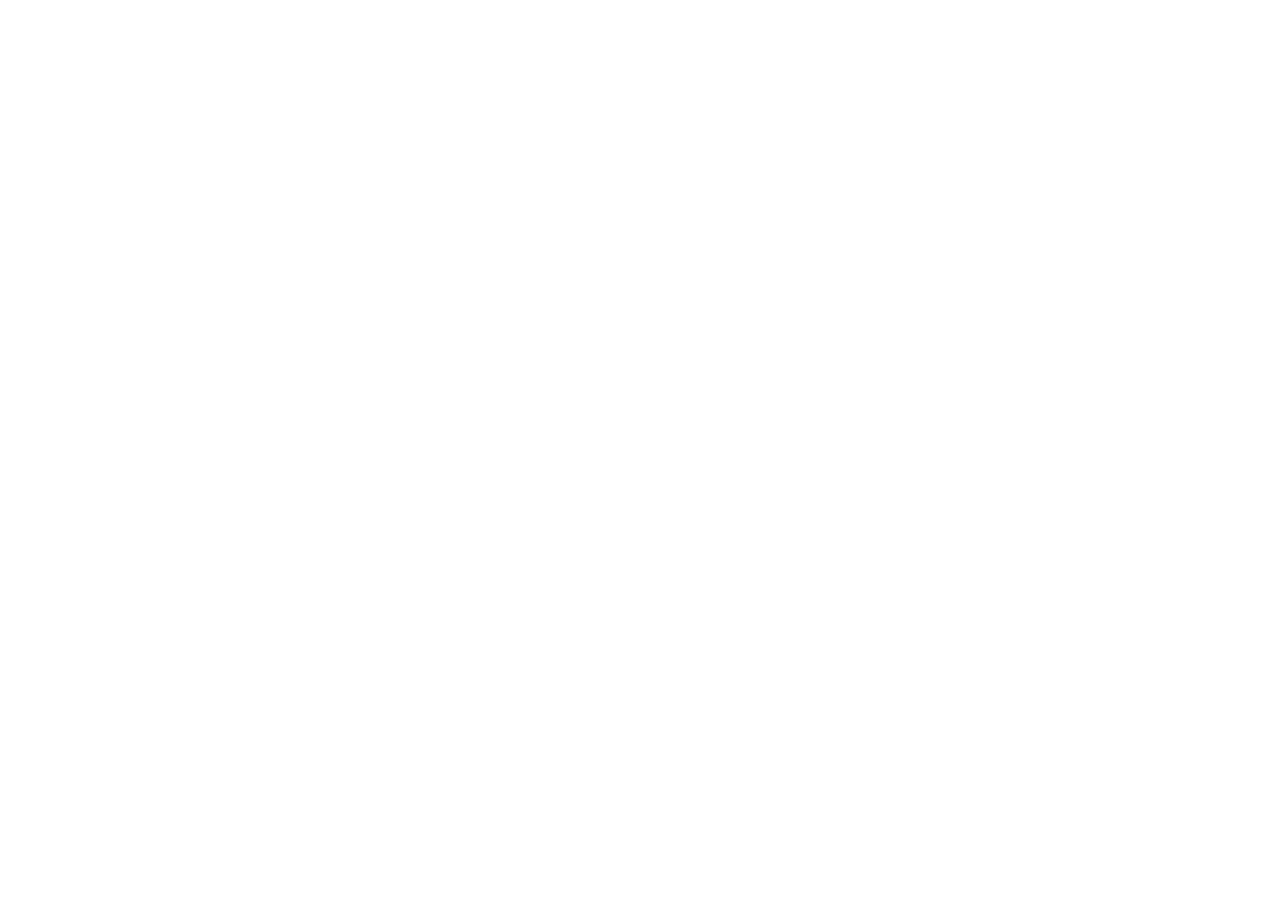
==== index.html @ f4334d58 "added again" ====
<!DOCTYPE html>
<html lang="en">
<head>
    <meta charset="UTF-8">
    <meta name="viewport" content="width=device-width, initial-scale=1.0">
    <title>Assignment01</title>
    <link rel="stylesheet" href="style.css">
</head>
<body>
    
</body>
</html>
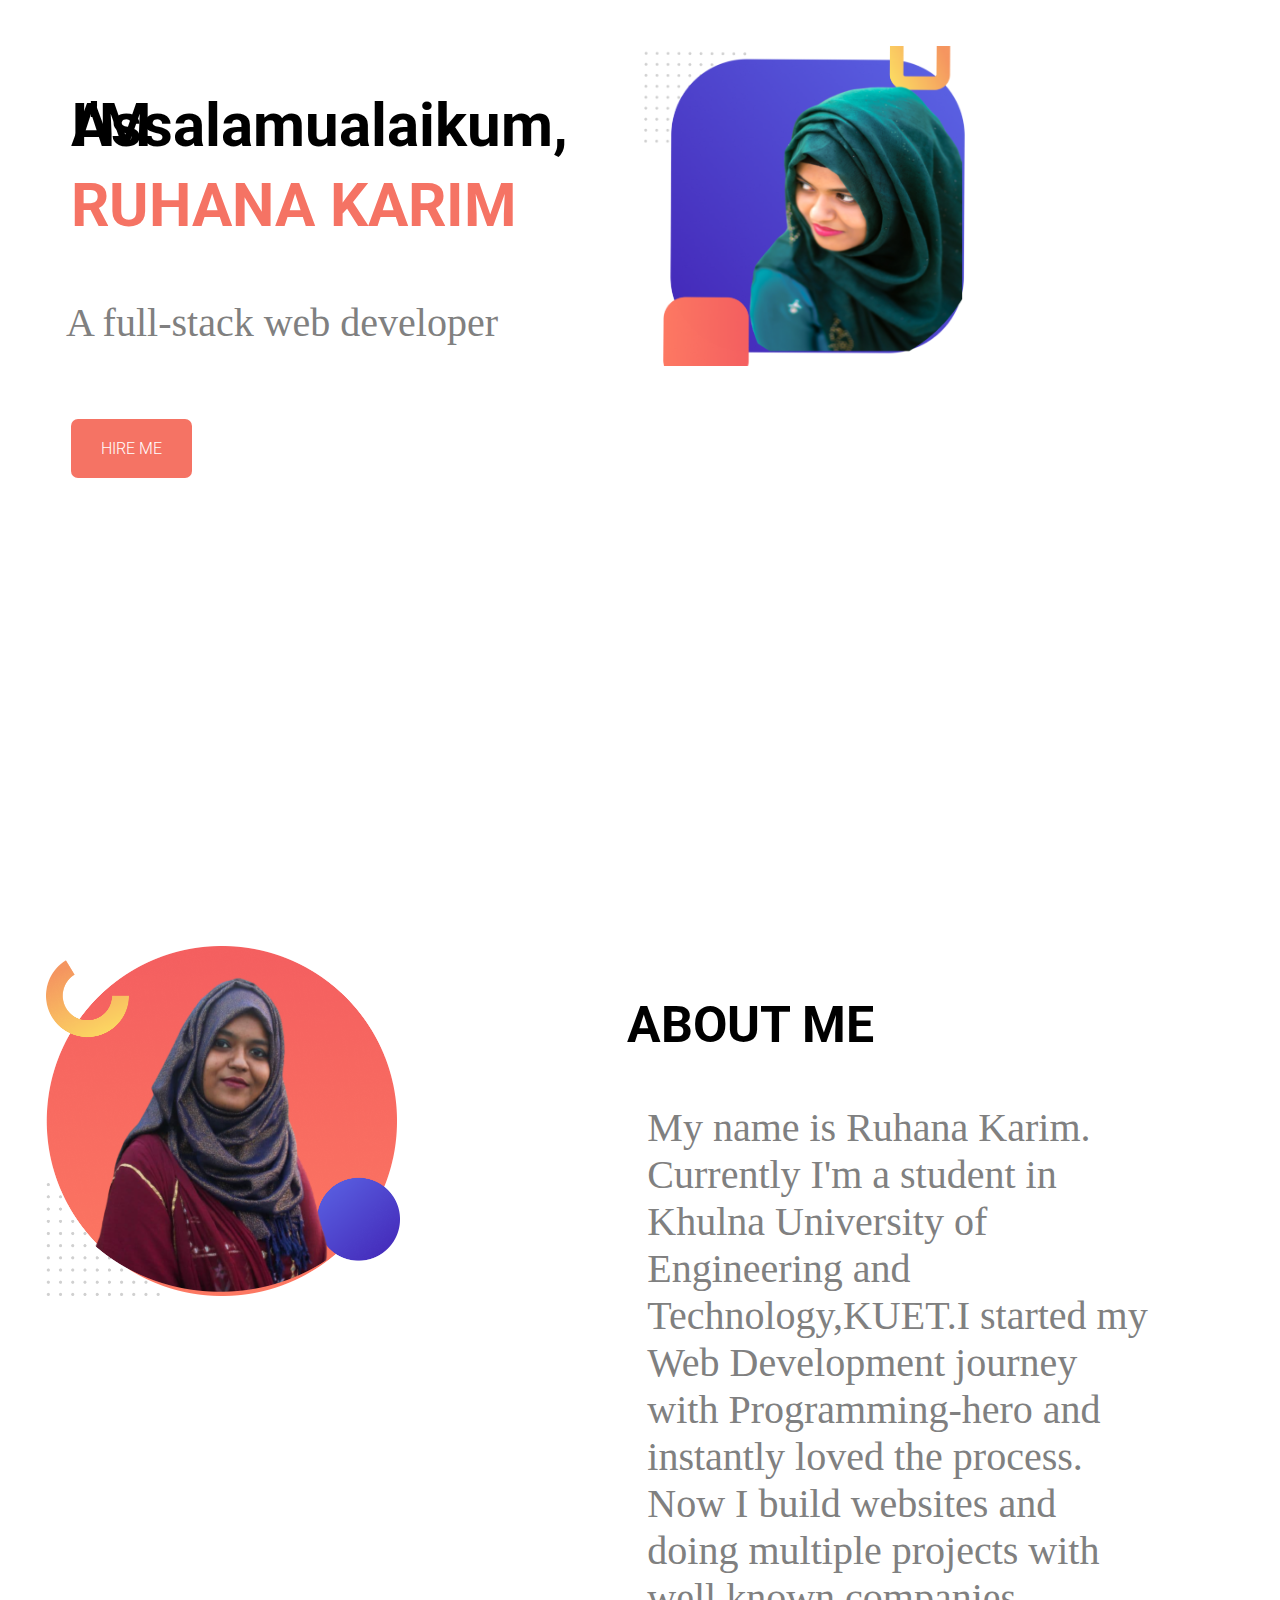
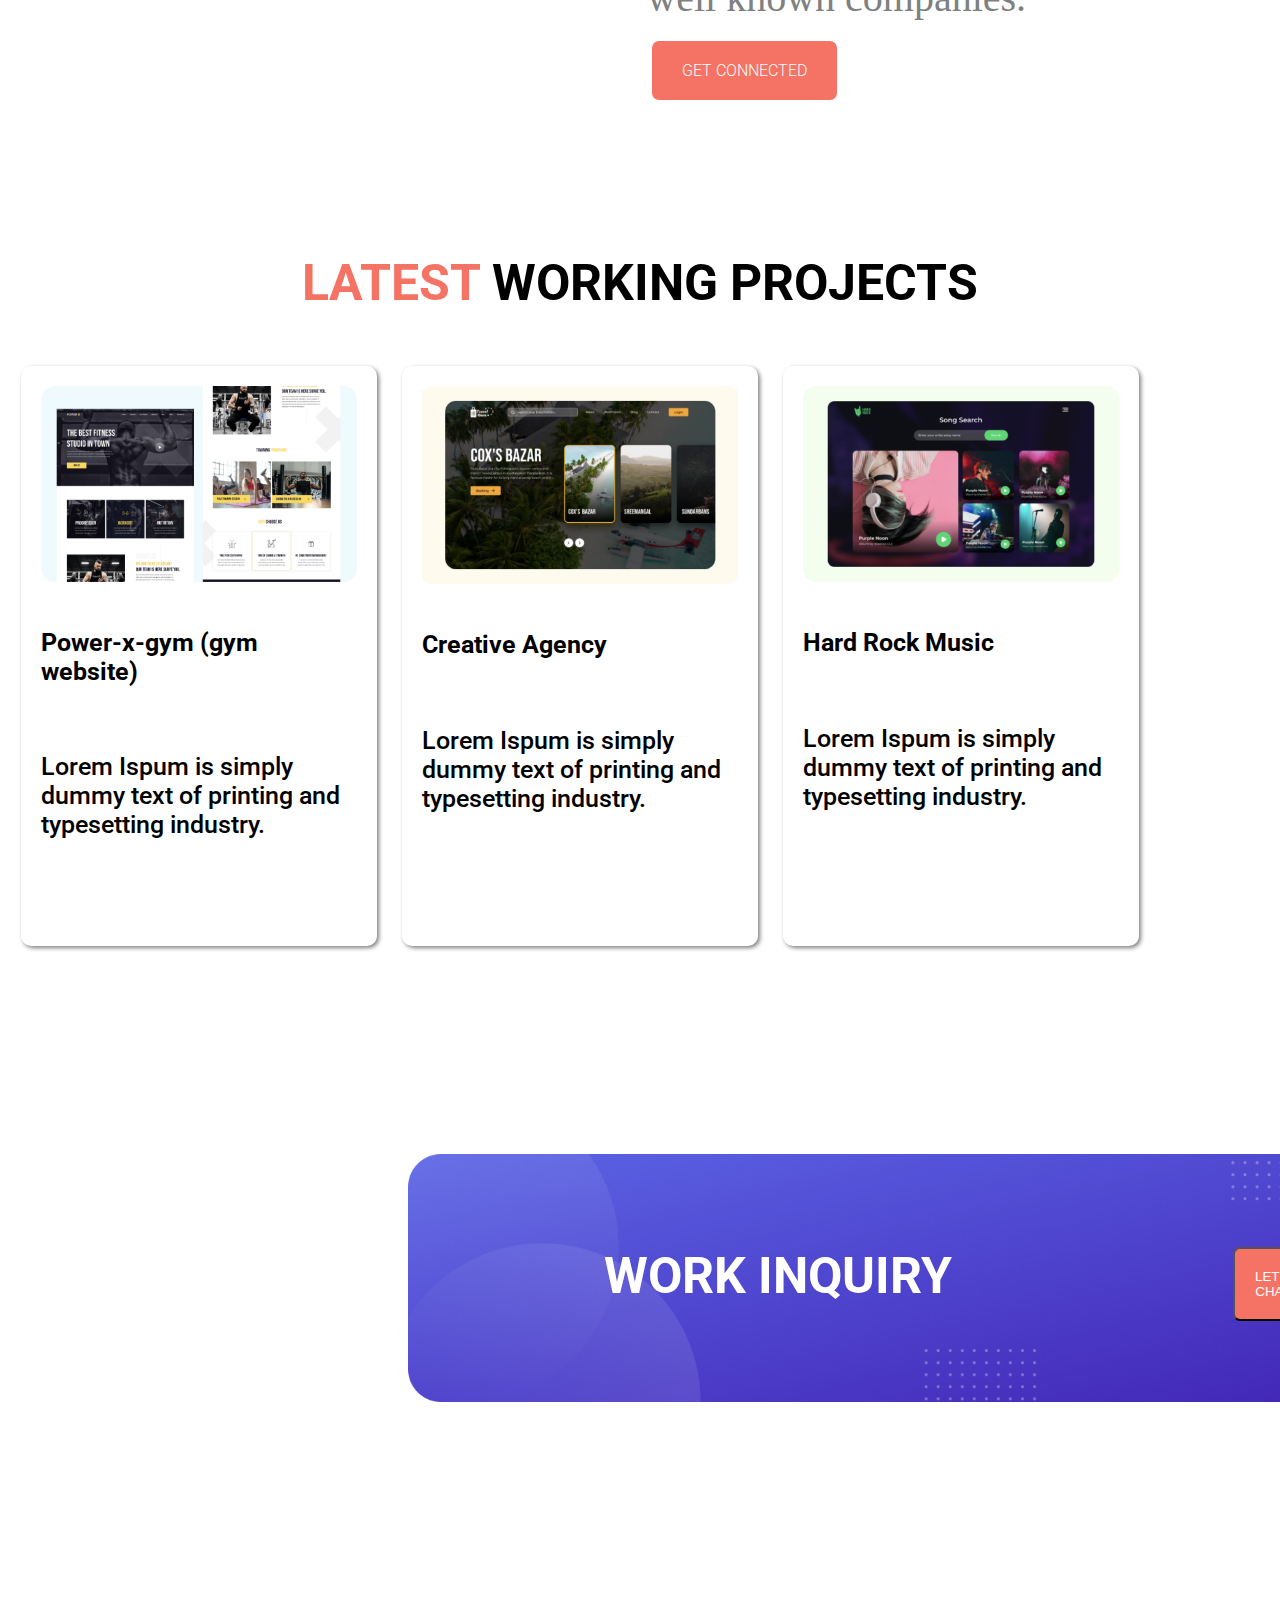
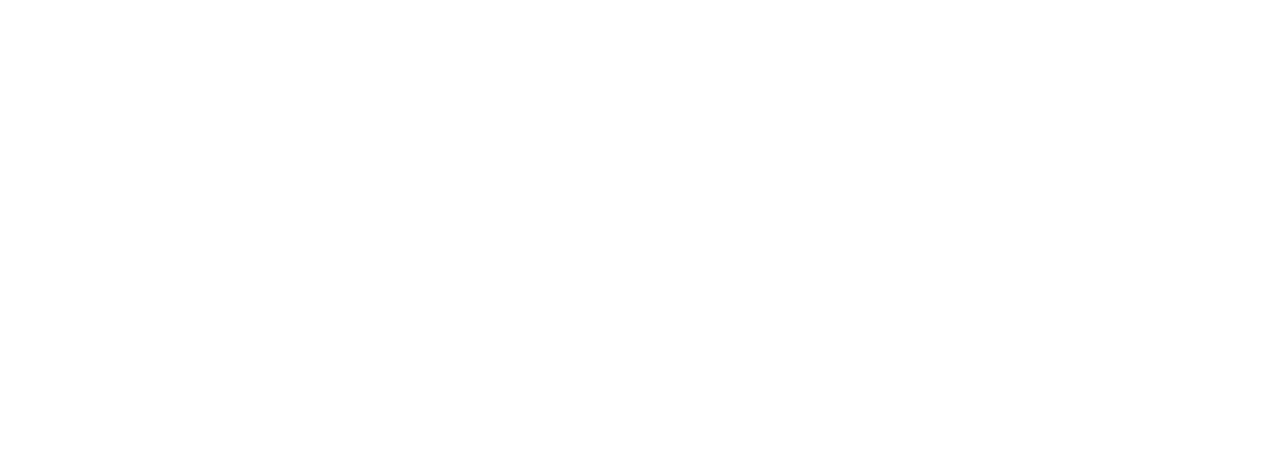
==== commit a7536427: "code added" ====
--- a/index.html
+++ b/index.html
@@ -2,11 +2,90 @@
 <html lang="en">
 <head>
     <meta charset="UTF-8">
-    <meta name="viewport" content="width=device-width, initial-scale=1.0">
+    <meta name="viewport" content="width=, initial-scale=1.0">
     <title>Assignment01</title>
+    <link rel="preconnect" href="https://fonts.gstatic.com">
+<link href="https://fonts.googleapis.com/css2?family=Roboto:wght@300;400&display=swap" rel="stylesheet">
     <link rel="stylesheet" href="style.css">
 </head>
-<body>
+
+
+
+
+<body> 
+    <section class="top-part">
+        
+        <div class="half-area">
+            <h4 class="top-lines">Assalamualaikum, I'M</h4>
+            <h1 class="top-lines"><span class="orange-tag"> RUHANA KARIM</span></h1>
+            <h6 class="writting-part">A full-stack web developer</h6>
+            <p>
+                <a class="link-button" target="_blanck" href="https://www.linkedin.com/in/ruhana-binte-karim-023591172/">HIRE ME</a>
+            </p>
+    </div>
+        <div class="half-area">
+            <img src="images/top.png">
+        </div>
+    </section>
+
+
+
+
+
+    <section class="second-part">
+        <div class="half-area">
+           <img src="images/bottom.png">
+        </div>
+        <div class="half-area">
+            <h3>ABOUT ME</h3>
+            <p class="writting-part">My name is Ruhana Karim. Currently I'm a student in Khulna University of Engineering and Technology,KUET.I started my Web Development journey with Programming-hero and instantly loved the process. Now I build websites and doing multiple projects with well known companies.</p>
+            <p>
+                <a class="link-button" target="_blanck" href="https://www.instagram.com/___rity006___/?hl=en">GET CONNECTED</a>
+            </p>
+        </div>
+    </section>
+
+
+
+
+
+    <section class="box-container">
+        <h2><span class="orange-tag">LATEST</span> WORKING PROJECTS </h2>
+        
+        <div  class="boxes works">
+            <img src="images/image 4.png">
+            <h5>Power-x-gym (gym website)</h5>
+            <p>
+                Lorem Ispum is simply dummy text of printing and typesetting industry.
+            </p>
+            
+        </div>
+        <div  class="boxes works">
+            <img src="images/image 5.png">
+            <h5>Creative Agency</h5>
+            <p>Lorem Ispum is simply dummy text of printing and typesetting industry.</p>
+
+        </div>
+        <div class="boxes works" >
+            <img src="images/image 8.png">
+            <h5>Hard Rock Music</h5>
+            <p>Lorem Ispum is simply dummy text of printing and typesetting industry.</p>
+        </div>
+    </section>
+
+<section class="last-part">
+    <div class="work-inquiry">
+        <img src="images/Group_33094_1.png" style="width:100%">
+        <h2 id="text">WORK INQUIRY</h2>
+        <button class="link-button">LET'S CHAT</button>
+        
+    </div>
     
+    
+
+</section>
+
+
+
 </body>
 </html>--- a/style.css
+++ b/style.css
@@ -0,0 +1,111 @@
+body{
+    font-family: 'Roboto', sans-serif;
+} 
+
+section{
+    padding-bottom:300px ;
+    margin: 0;
+    height: 600px;
+    width: 100%;
+    
+}
+.orange-tag{
+    color: rgb(245, 115, 100);
+}
+.top-lines{
+    font-size: 60px;
+    font-weight: 700;
+    height: 0px;
+    line-height:0ex;
+    position: relative;left: 25px;
+    font-style: normal;
+   
+}
+.half-area{
+    width: 40%;
+    float: left;
+    margin: 3%;
+}
+.writting-part{
+    font-style: normal;
+    font-size: 40px;
+    font-weight: 400;
+    font-family: calibri;
+    position: relative;left: 20px;
+    color: gray;
+}
+.half-area img{
+    width: 70%;
+}
+.link-button{
+    text-decoration: none;
+    background-color: rgb(245, 115, 100);
+    padding: 20px 30px;
+    border-radius: 7px;
+    color: white;
+    font-weight: 300;
+    position: relative;left: 25px;
+}
+h2{
+    font-weight: bold;
+    font-size: 50px;
+    text-align:center;
+}
+.second-part{
+    margin: auto;
+    display: inline-block;
+}
+h3{
+    font-weight: 700;
+    font-size: 50px;
+}
+.box-container{
+    width:100%;
+}
+.boxes{
+    width: 25%;
+    padding:5px;
+    float: left;
+    margin: 1%;
+}
+.works{
+    box-shadow: 2px 2px 4px gray;
+    border-radius: 10px;
+    padding: 20px 20px;
+    height: 90%;
+    float:left;
+}
+.boxes img{
+    width: 100%;
+}
+h5{
+    font-weight: bold;
+    font-size:25px;
+    float:left;
+}
+.works p{
+    font-size:25px ;
+    font-weight: 500;
+    float: left;
+}
+.work-inquiry{
+    position: relative;
+    width: 100%; 
+    max-width: 1000px;
+    float: left;
+}
+.work-inquiry img{
+    width: 100%;
+    height: auto;
+    margin-left: 40%;
+}
+#text{
+    color:white;
+    position: relative;left:27%;
+    bottom: 200px;
+}
+.work-inquiry .link-button{
+    bottom:300px;
+    margin-left: 1200px;
+    padding-left: 20px;
+}
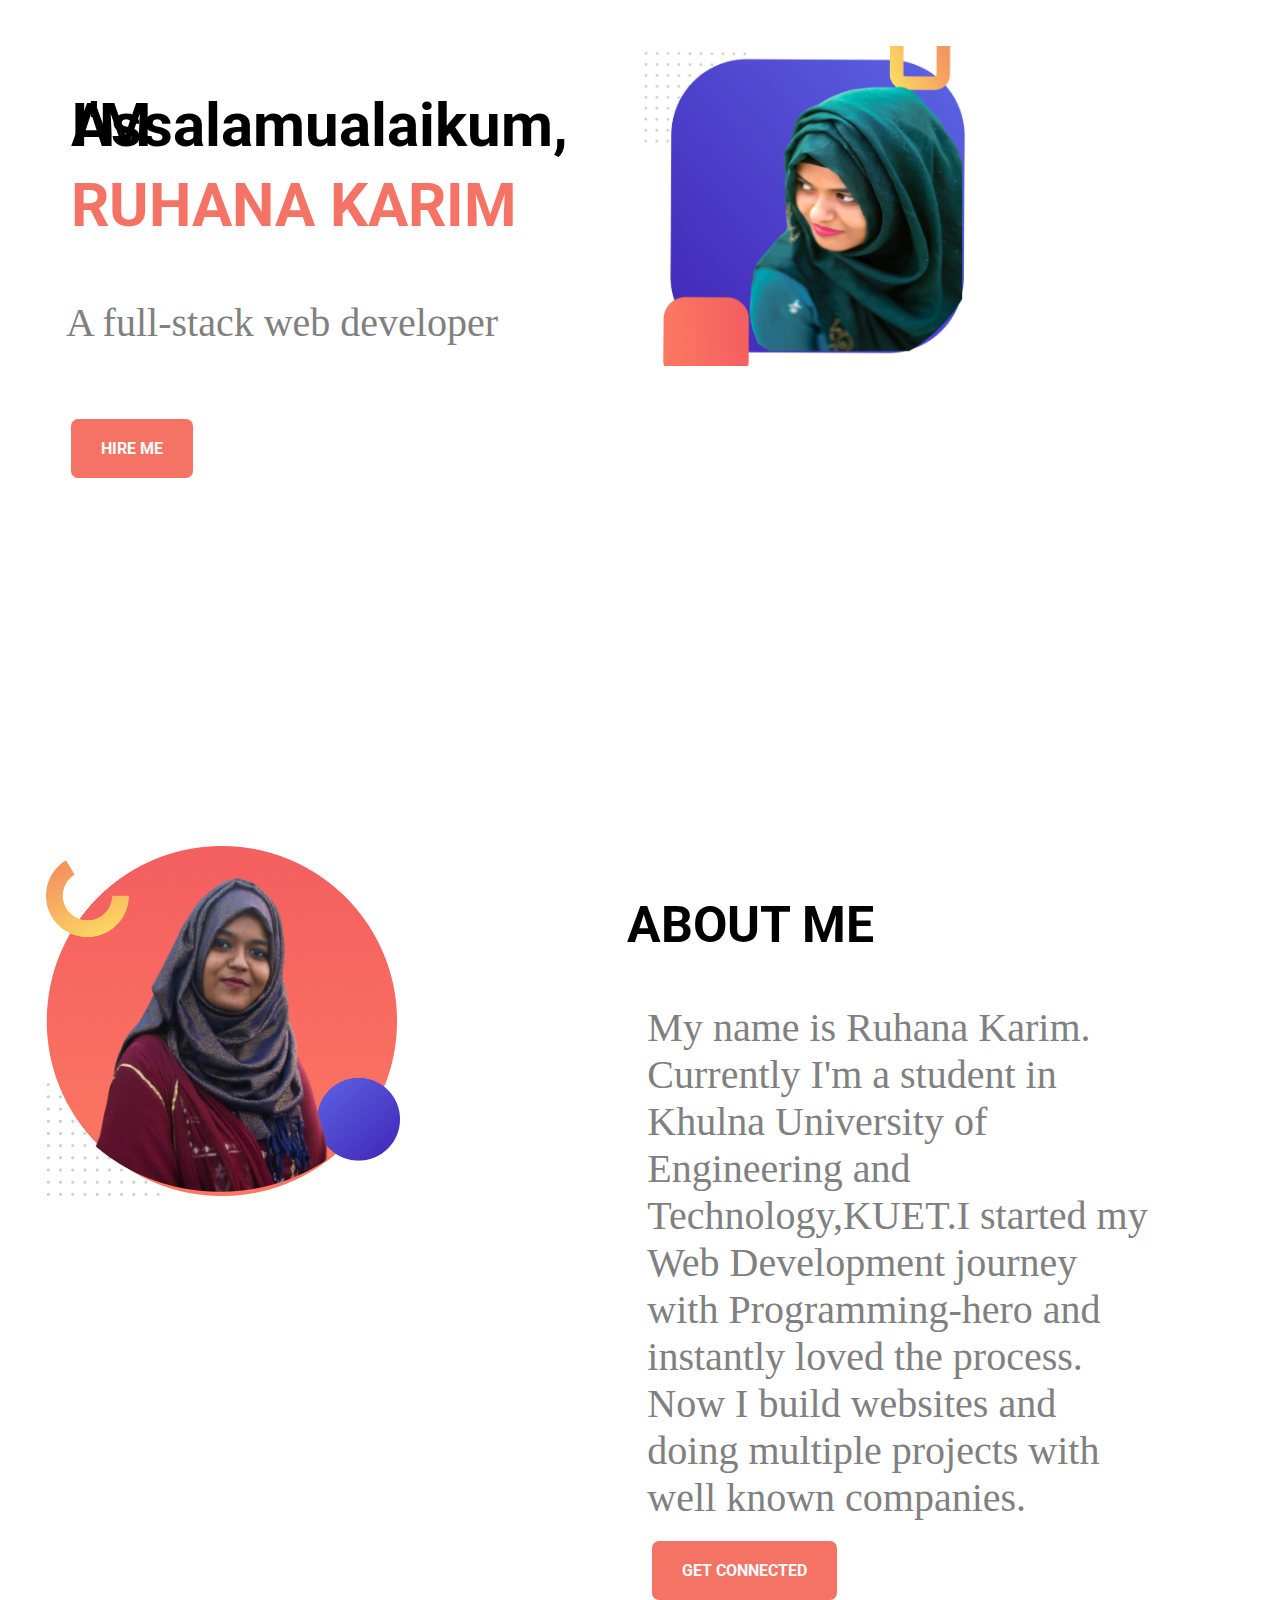
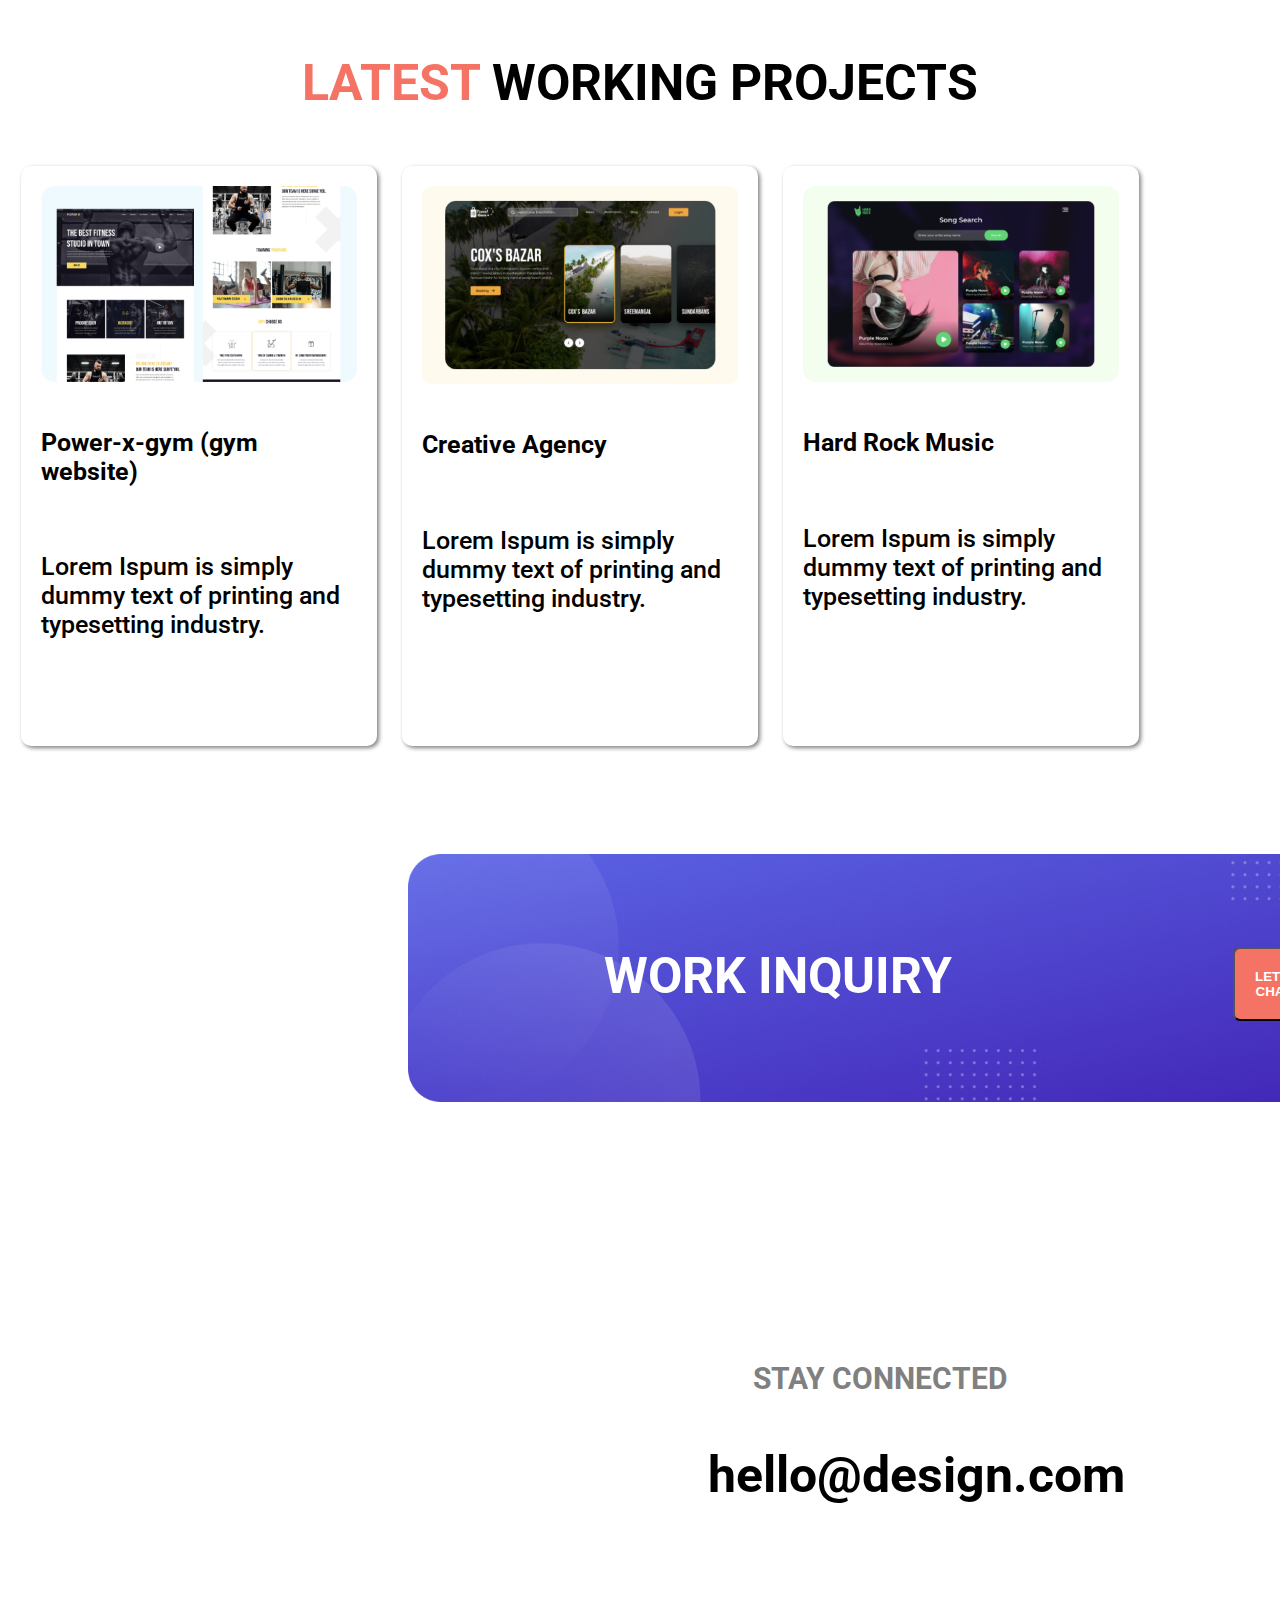
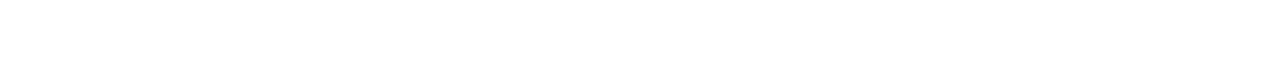
==== commit 5999e2a4: "last header added" ====
--- a/index.html
+++ b/index.html
@@ -77,8 +77,11 @@
     <div class="work-inquiry">
         <img src="images/Group_33094_1.png" style="width:100%">
         <h2 id="text">WORK INQUIRY</h2>
-        <button class="link-button">LET'S CHAT</button>
-        
+        <button class="link-button">LET'S CHAT</button>   
+    </div>
+    <div class="work-inquiry">
+        <h4>STAY CONNECTED</h4>
+        <h3>hello@design.com</h3>
     </div>
     
     
--- a/style.css
+++ b/style.css
@@ -3,7 +3,7 @@
 } 
 
 section{
-    padding-bottom:300px ;
+    padding-bottom:200px ;
     margin: 0;
     height: 600px;
     width: 100%;
@@ -43,7 +43,7 @@
     padding: 20px 30px;
     border-radius: 7px;
     color: white;
-    font-weight: 300;
+    font-weight: 700;
     position: relative;left: 25px;
 }
 h2{
@@ -59,6 +59,7 @@
     font-weight: 700;
     font-size: 50px;
 }
+
 .box-container{
     width:100%;
 }
@@ -109,3 +110,18 @@
     margin-left: 1200px;
     padding-left: 20px;
 }
+.work-inquiry h4{
+    font-size: 30px;
+    color: gray;
+    font-weight: 700;
+    text-align:right;
+    top: 500px;
+    
+    
+}
+.work-inquiry h3{
+    position: relative;left: 700px;
+
+
+
+}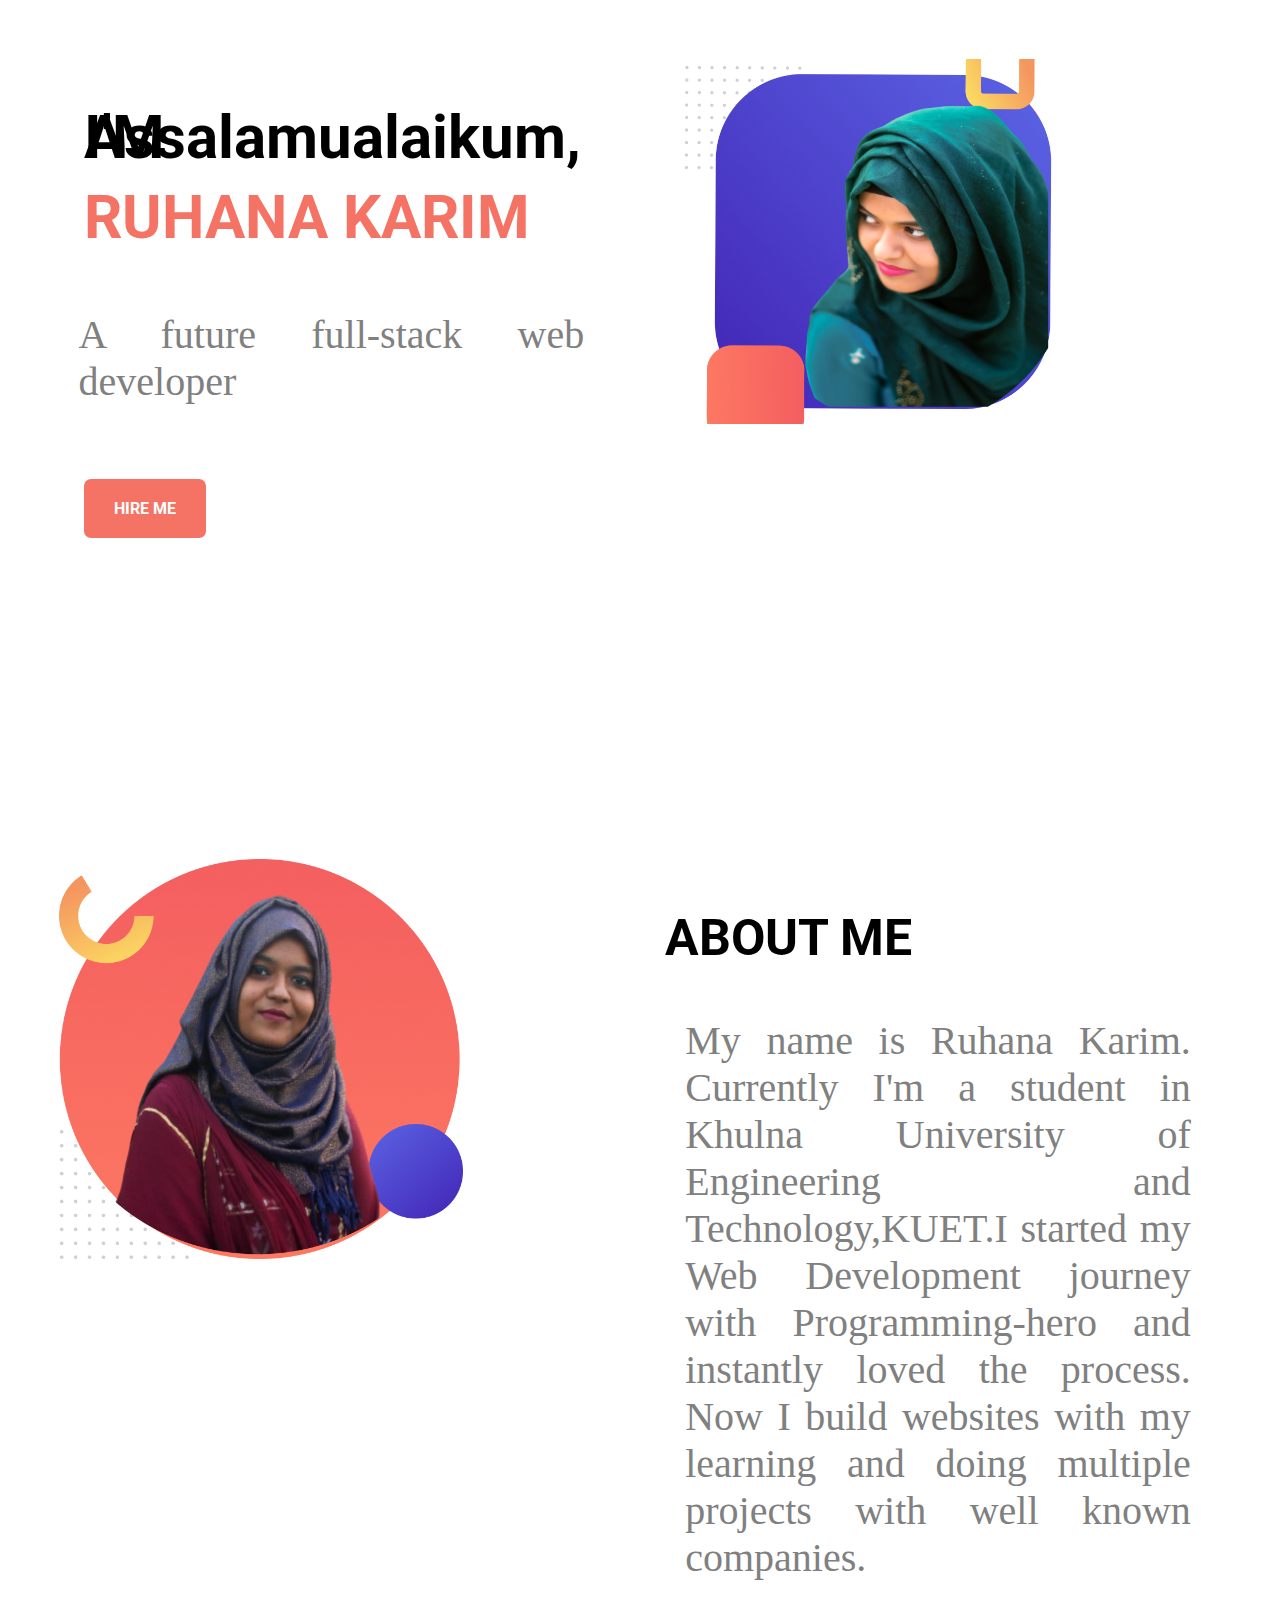
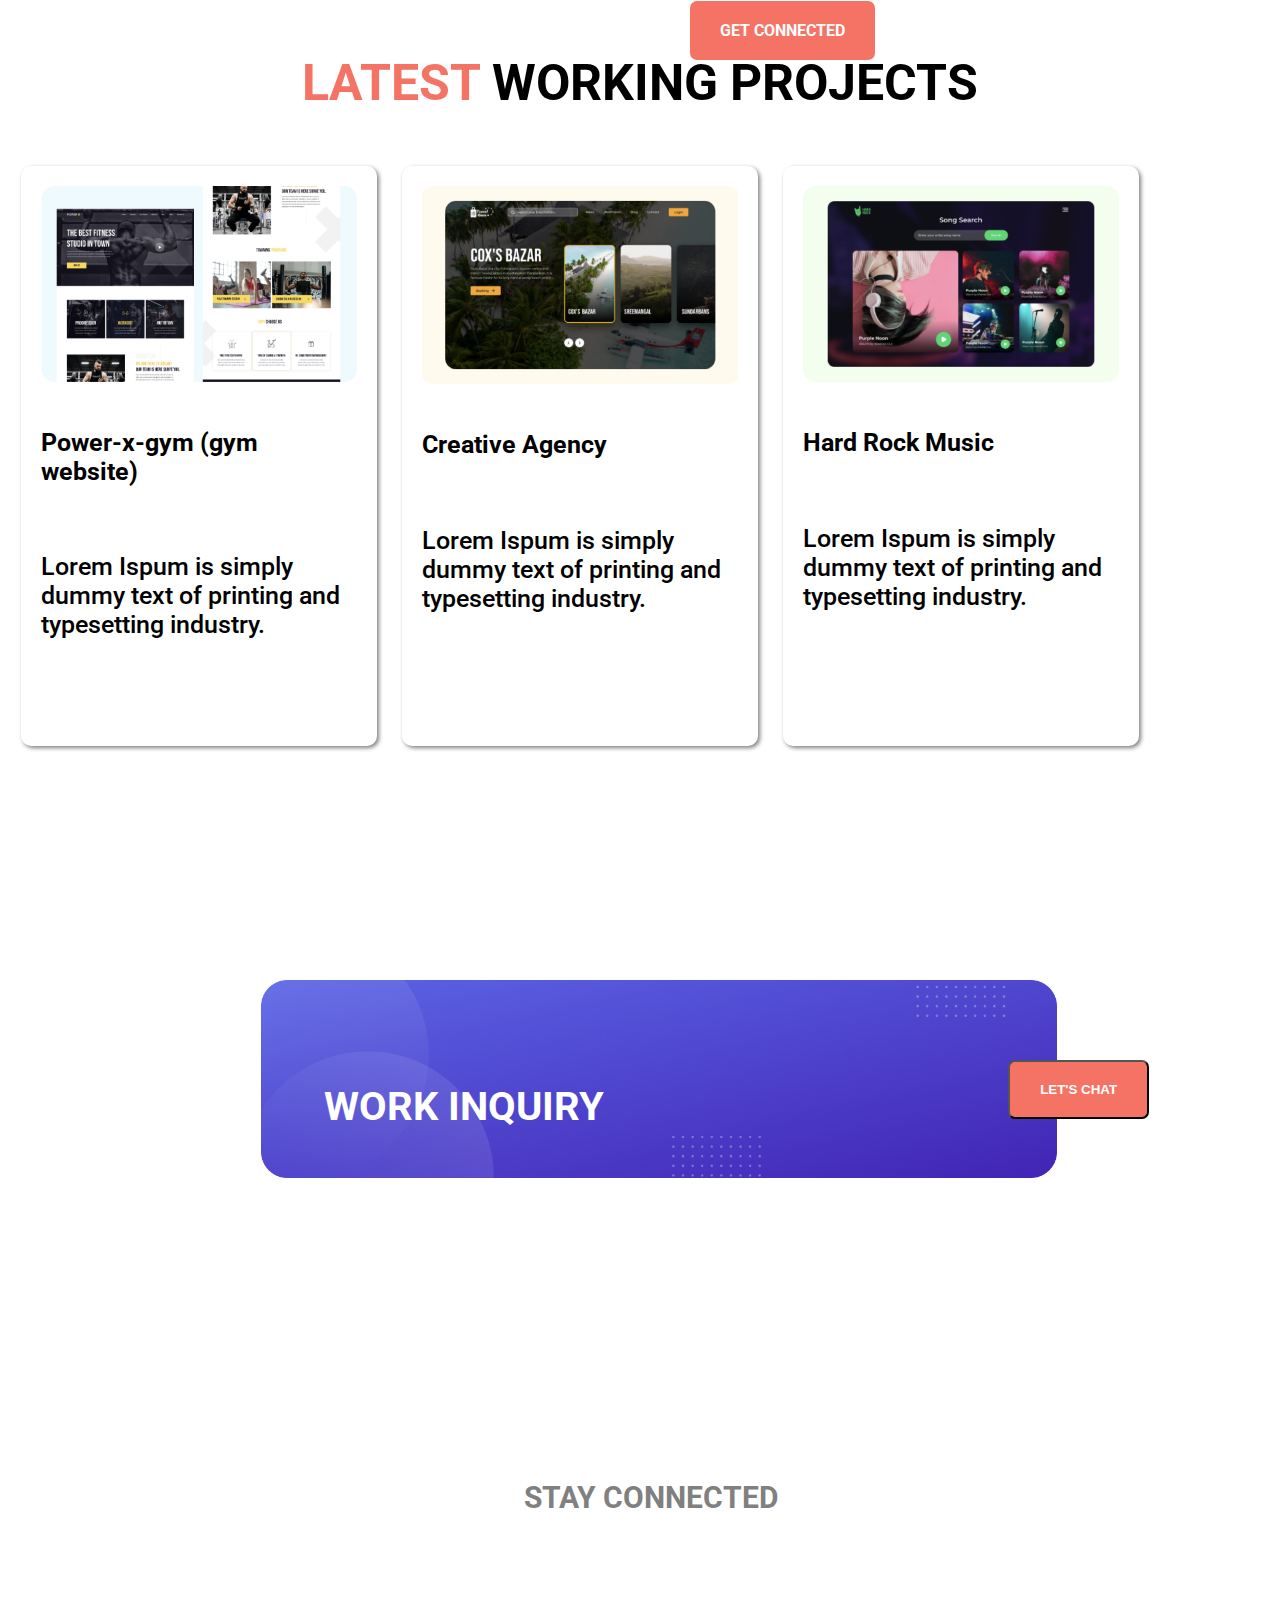
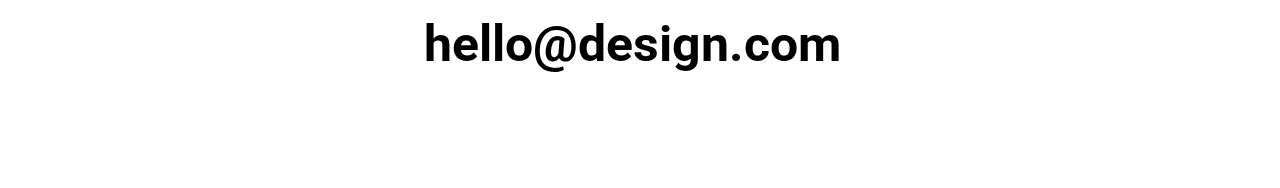
==== commit 47a05dbb: "modified" ====
--- a/index.html
+++ b/index.html
@@ -18,7 +18,7 @@
         <div class="half-area">
             <h4 class="top-lines">Assalamualaikum, I'M</h4>
             <h1 class="top-lines"><span class="orange-tag"> RUHANA KARIM</span></h1>
-            <h6 class="writting-part">A full-stack web developer</h6>
+            <h6 class="writting-part"> A future full-stack web developer </h6>
             <p>
                 <a class="link-button" target="_blanck" href="https://www.linkedin.com/in/ruhana-binte-karim-023591172/">HIRE ME</a>
             </p>
@@ -38,7 +38,7 @@
         </div>
         <div class="half-area">
             <h3>ABOUT ME</h3>
-            <p class="writting-part">My name is Ruhana Karim. Currently I'm a student in Khulna University of Engineering and Technology,KUET.I started my Web Development journey with Programming-hero and instantly loved the process. Now I build websites and doing multiple projects with well known companies.</p>
+            <p class="writting-part">My name is Ruhana Karim. Currently I'm a student in Khulna University of Engineering and Technology,KUET.I started my Web Development journey with Programming-hero and instantly loved the process. Now I build websites with my learning and doing multiple projects with well known companies.</p>
             <p>
                 <a class="link-button" target="_blanck" href="https://www.instagram.com/___rity006___/?hl=en">GET CONNECTED</a>
             </p>
@@ -74,16 +74,19 @@
     </section>
 
 <section class="last-part">
-    <div class="work-inquiry">
-        <img src="images/Group_33094_1.png" style="width:100%">
+    <div class="work-inquiry" id="side-01">
         <h2 id="text">WORK INQUIRY</h2>
-        <button class="link-button">LET'S CHAT</button>   
     </div>
-    <div class="work-inquiry">
-        <h4>STAY CONNECTED</h4>
-        <h3>hello@design.com</h3>
-    </div>
+        
+    <div class="work-inquiry" id="side-02">
+        <button class="link-button">LET'S CHAT</button>
+    </div>  
     
+<section class="last-header">
+    <p id="stayconnect">STAY CONNECTED</p>
+    <p id="mail">hello@design.com</p>
+
+</section>  
     
 
 </section>
--- a/style.css
+++ b/style.css
@@ -24,7 +24,7 @@
 .half-area{
     width: 40%;
     float: left;
-    margin: 3%;
+    margin: 4%;
 }
 .writting-part{
     font-style: normal;
@@ -33,9 +33,10 @@
     font-family: calibri;
     position: relative;left: 20px;
     color: gray;
+    text-align: justify;
 }
 .half-area img{
-    width: 70%;
+    width: 80%;
 }
 .link-button{
     text-decoration: none;
@@ -90,38 +91,49 @@
     float: left;
 }
 .work-inquiry{
-    position: relative;
-    width: 100%; 
-    max-width: 1000px;
     float: left;
 }
-.work-inquiry img{
-    width: 100%;
-    height: auto;
-    margin-left: 40%;
+#text{
+    color: white;
+    font-weight: 700;
+    font-size: 40px;
 }
-#text{
-    color:white;
-    position: relative;left:27%;
-    bottom: 200px;
+#side-01{
+    margin-left: 0;
+    margin-top: 70px;
 }
-.work-inquiry .link-button{
-    bottom:300px;
-    margin-left: 1200px;
-    padding-left: 20px;
+#side-02{
+    margin-left: 30%;
+    margin-top: 80px;
 }
-.work-inquiry h4{
-    font-size: 30px;
-    color: gray;
-    font-weight: 700;
-    text-align:right;
-    top: 500px;
-    
+.last-part{
+    background-image: url("images/Group_33094_1.png");
+    background-repeat: no-repeat;
+    background-size: 60%;
+    margin-left: 20%;
+    margin-right: 20%;
+    margin-top: 10%;
+    margin-bottom: 0;
+    padding-left: 5%;
     
 }
-.work-inquiry h3{
-    position: relative;left: 700px;
+#stayconnect{
+    font-size: 30px;
+    font-weight: 700;
+    color: gray;
+    top: 500px;
+    position: relative;right:600px;    
+}   
+#mail{
+    font-size: 50px;
+    font-weight: bold;
+    color: black;
+    position: relative;right: 700px;
+    top:550px ;
+}
+    
 
 
 
-}+
+
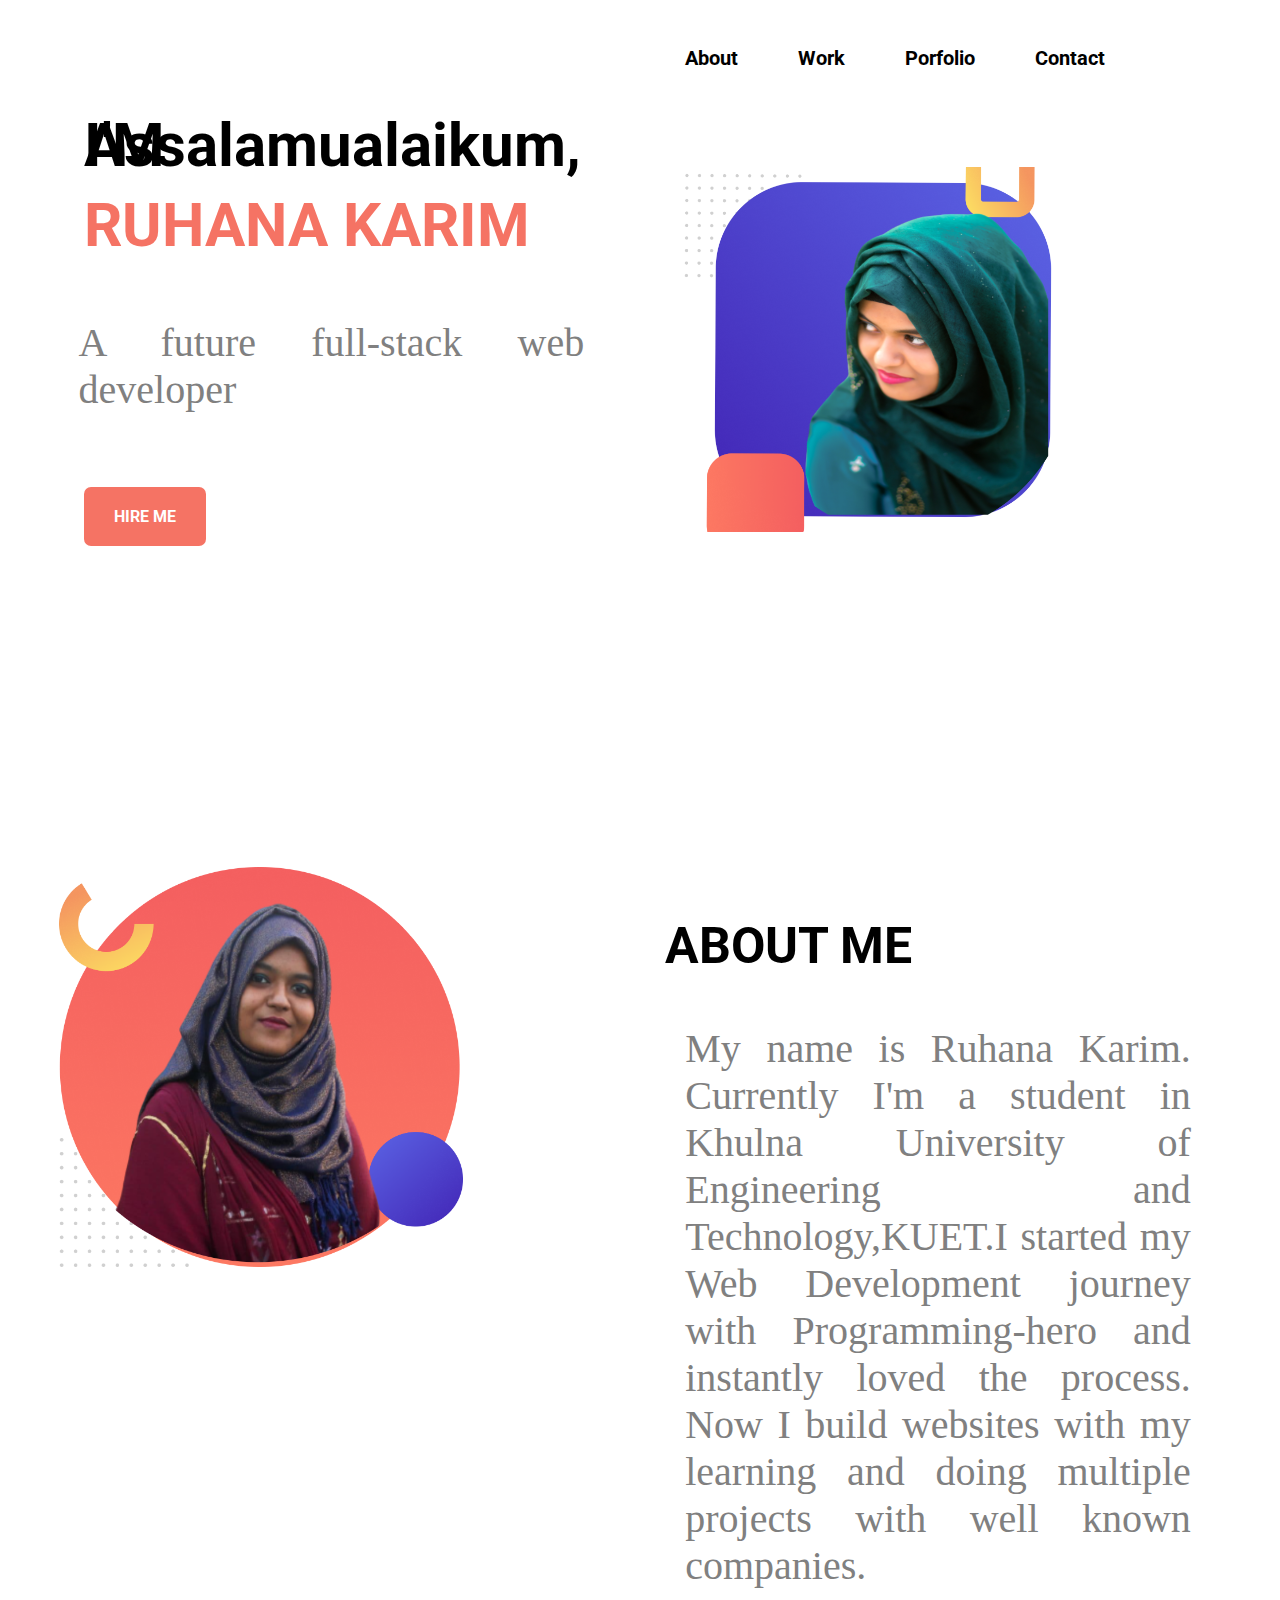
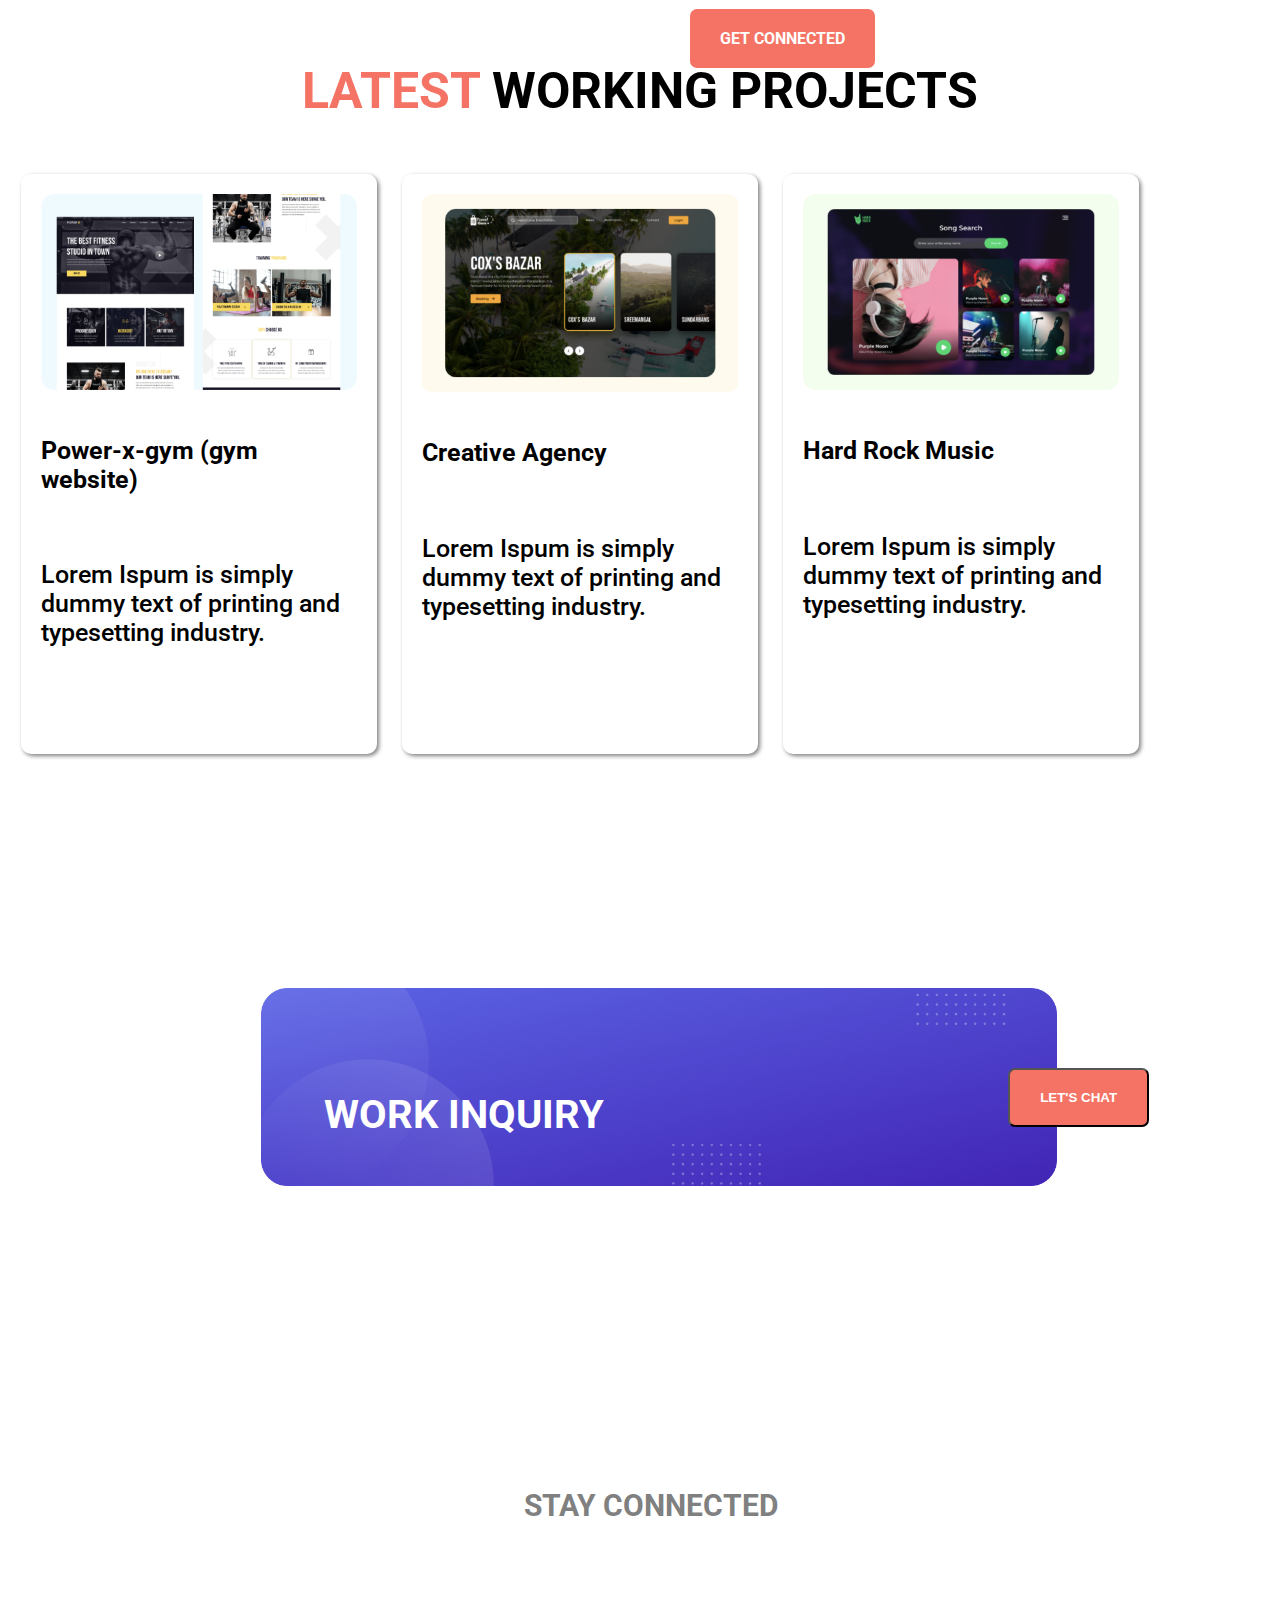
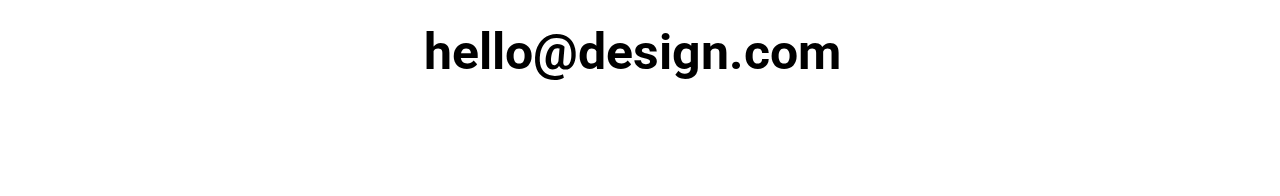
==== commit f53ca151: "top list added" ====
--- a/index.html
+++ b/index.html
@@ -14,18 +14,33 @@
 
 <body> 
     <section class="top-part">
-        
+       
         <div class="half-area">
+           
             <h4 class="top-lines">Assalamualaikum, I'M</h4>
             <h1 class="top-lines"><span class="orange-tag"> RUHANA KARIM</span></h1>
             <h6 class="writting-part"> A future full-stack web developer </h6>
             <p>
                 <a class="link-button" target="_blanck" href="https://www.linkedin.com/in/ruhana-binte-karim-023591172/">HIRE ME</a>
             </p>
-    </div>
+        
+       </div>
+       
+        <ul>
+
+            <li>About</li>
+            <li>Work</li>
+            <li>Porfolio</li>
+            <li>Contact</li>
+ 
+
+        </ul>
+
         <div class="half-area">
             <img src="images/top.png">
         </div>
+   
+   
     </section>
 
 
--- a/style.css
+++ b/style.css
@@ -7,6 +7,16 @@
     margin: 0;
     height: 600px;
     width: 100%;
+    
+}
+ul{
+    list-style: none;
+    display:flex;
+}
+ul li{
+    margin: 30px;
+    font-weight: bold;
+    font-size: 20px;
     
 }
 .orange-tag{
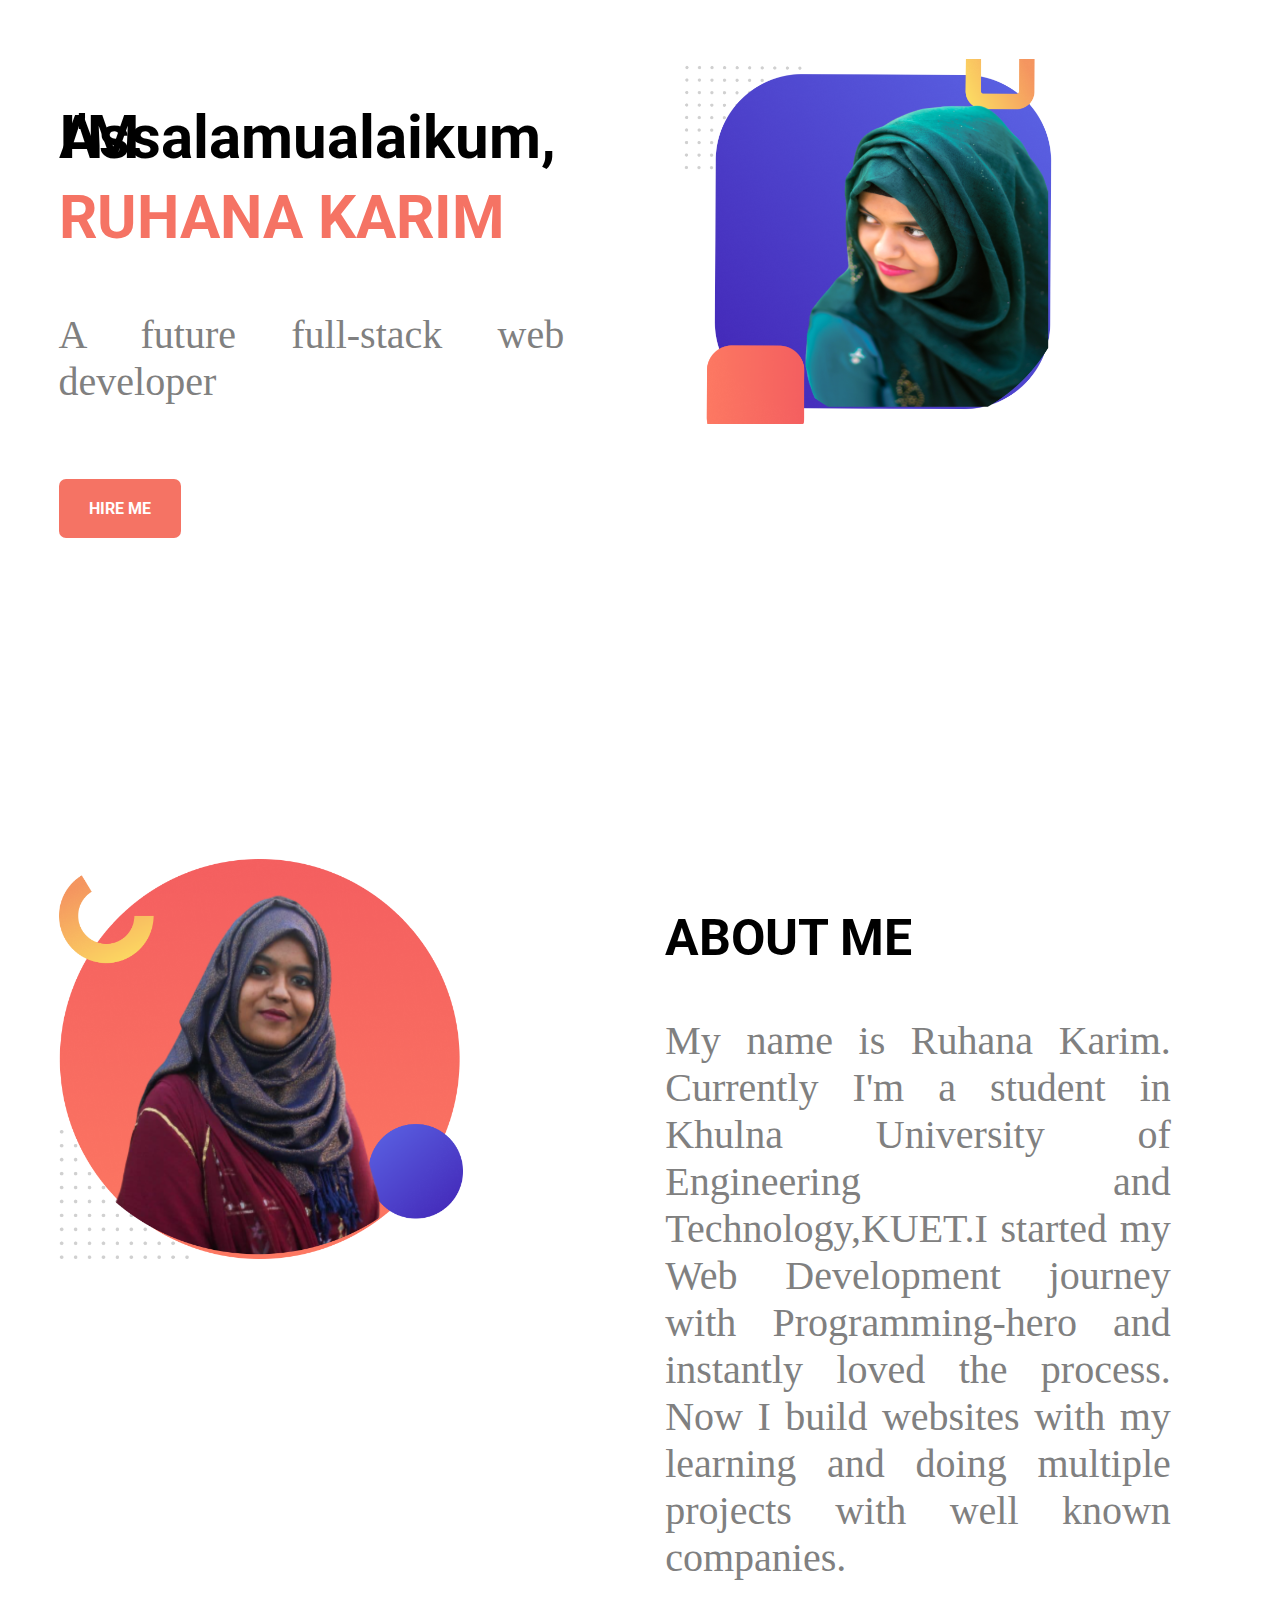
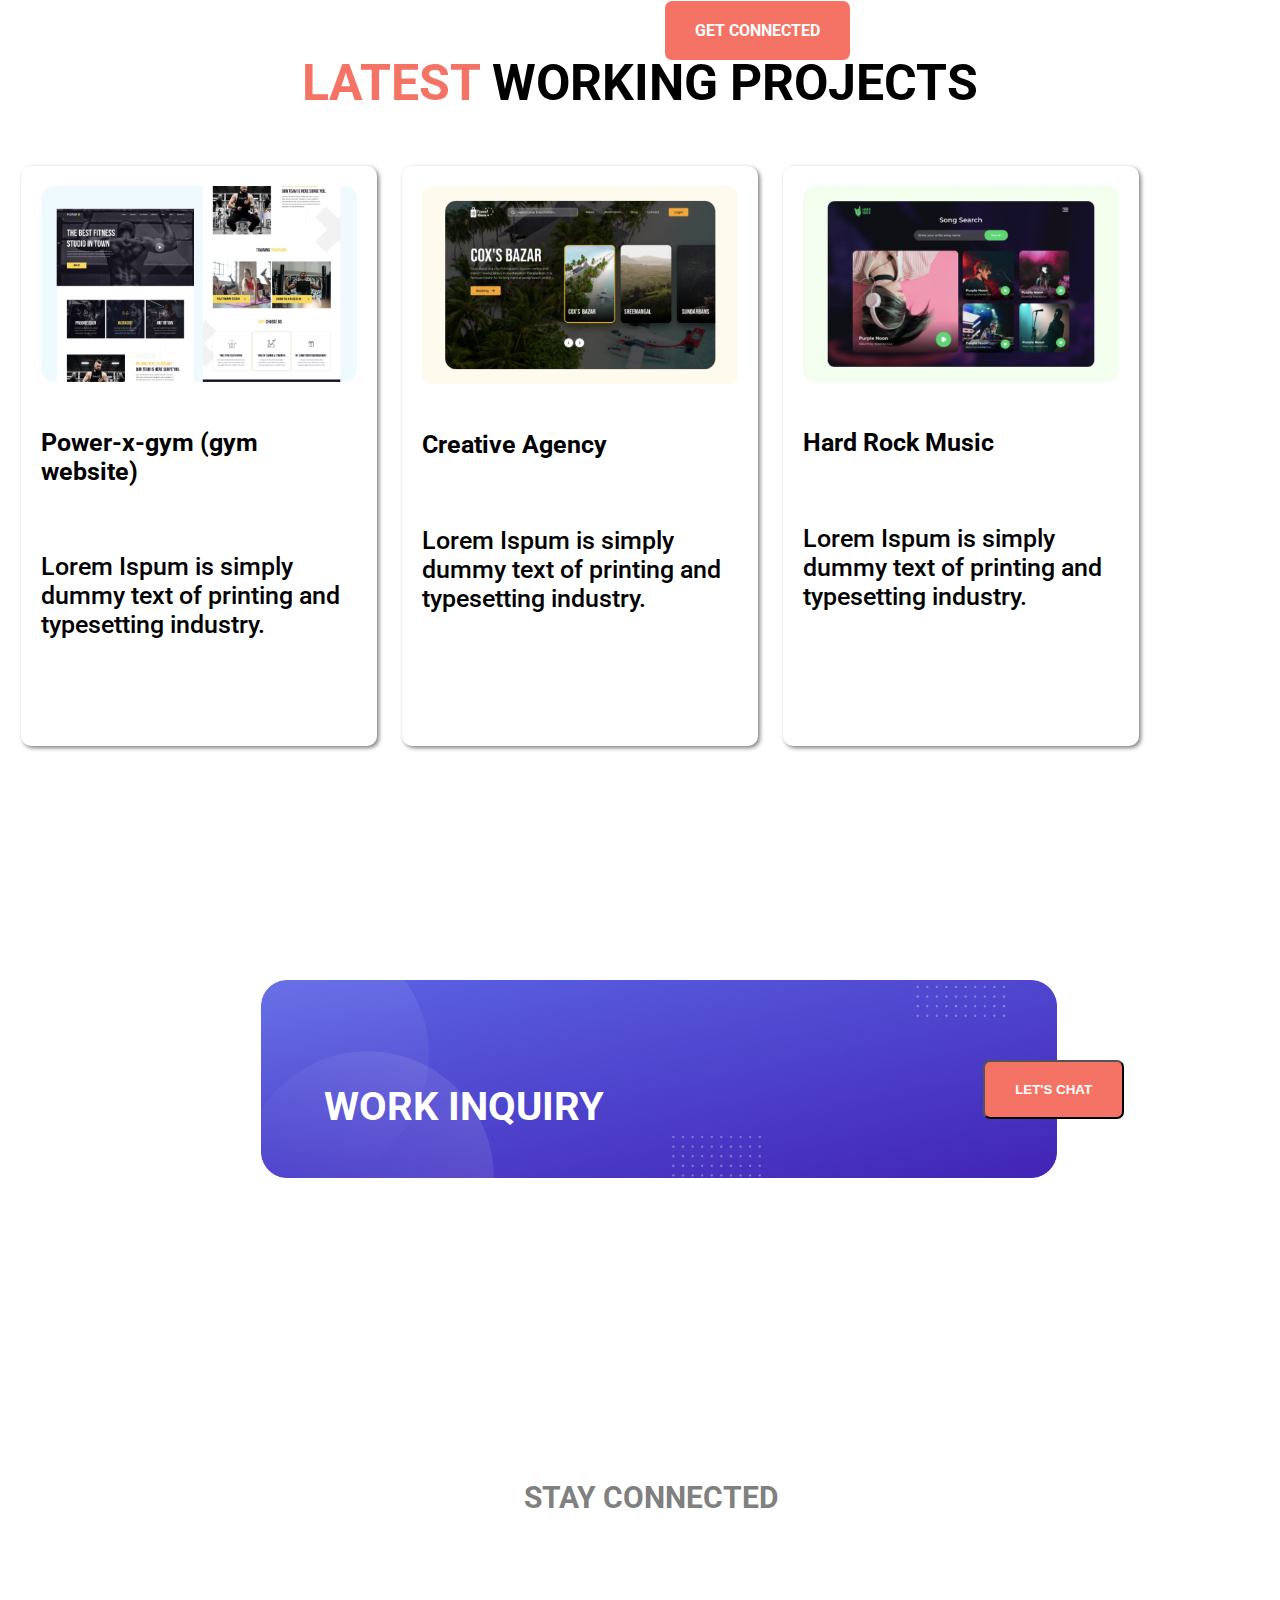
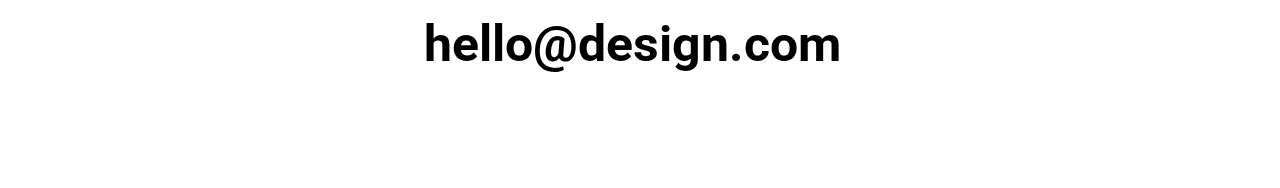
==== commit ce9fa432: "flex removed" ====
--- a/index.html
+++ b/index.html
@@ -26,16 +26,6 @@
         
        </div>
        
-        <ul>
-
-            <li>About</li>
-            <li>Work</li>
-            <li>Porfolio</li>
-            <li>Contact</li>
- 
-
-        </ul>
-
         <div class="half-area">
             <img src="images/top.png">
         </div>
--- a/style.css
+++ b/style.css
@@ -9,16 +9,6 @@
     width: 100%;
     
 }
-ul{
-    list-style: none;
-    display:flex;
-}
-ul li{
-    margin: 30px;
-    font-weight: bold;
-    font-size: 20px;
-    
-}
 .orange-tag{
     color: rgb(245, 115, 100);
 }
@@ -27,7 +17,7 @@
     font-weight: 700;
     height: 0px;
     line-height:0ex;
-    position: relative;left: 25px;
+    
     font-style: normal;
    
 }
@@ -41,7 +31,7 @@
     font-size: 40px;
     font-weight: 400;
     font-family: calibri;
-    position: relative;left: 20px;
+    
     color: gray;
     text-align: justify;
 }
@@ -55,7 +45,7 @@
     border-radius: 7px;
     color: white;
     font-weight: 700;
-    position: relative;left: 25px;
+    
 }
 h2{
     font-weight: bold;
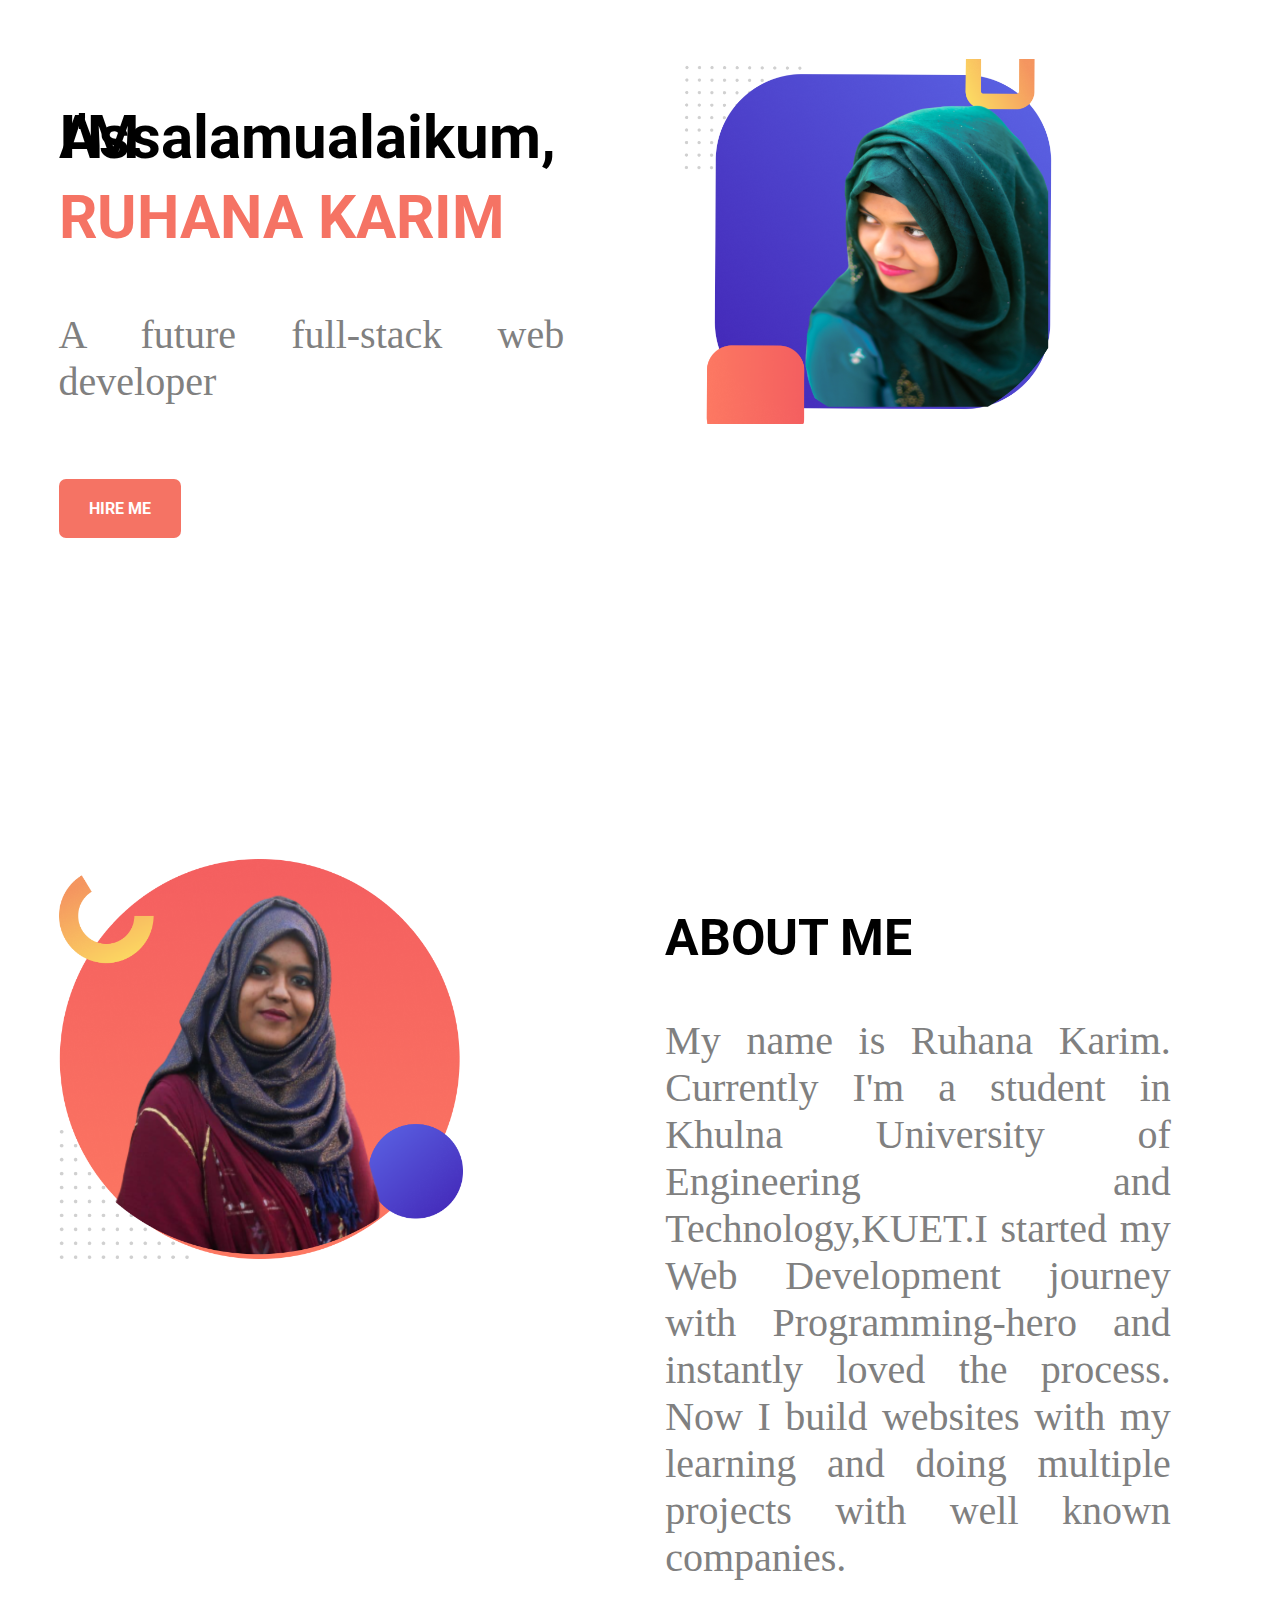
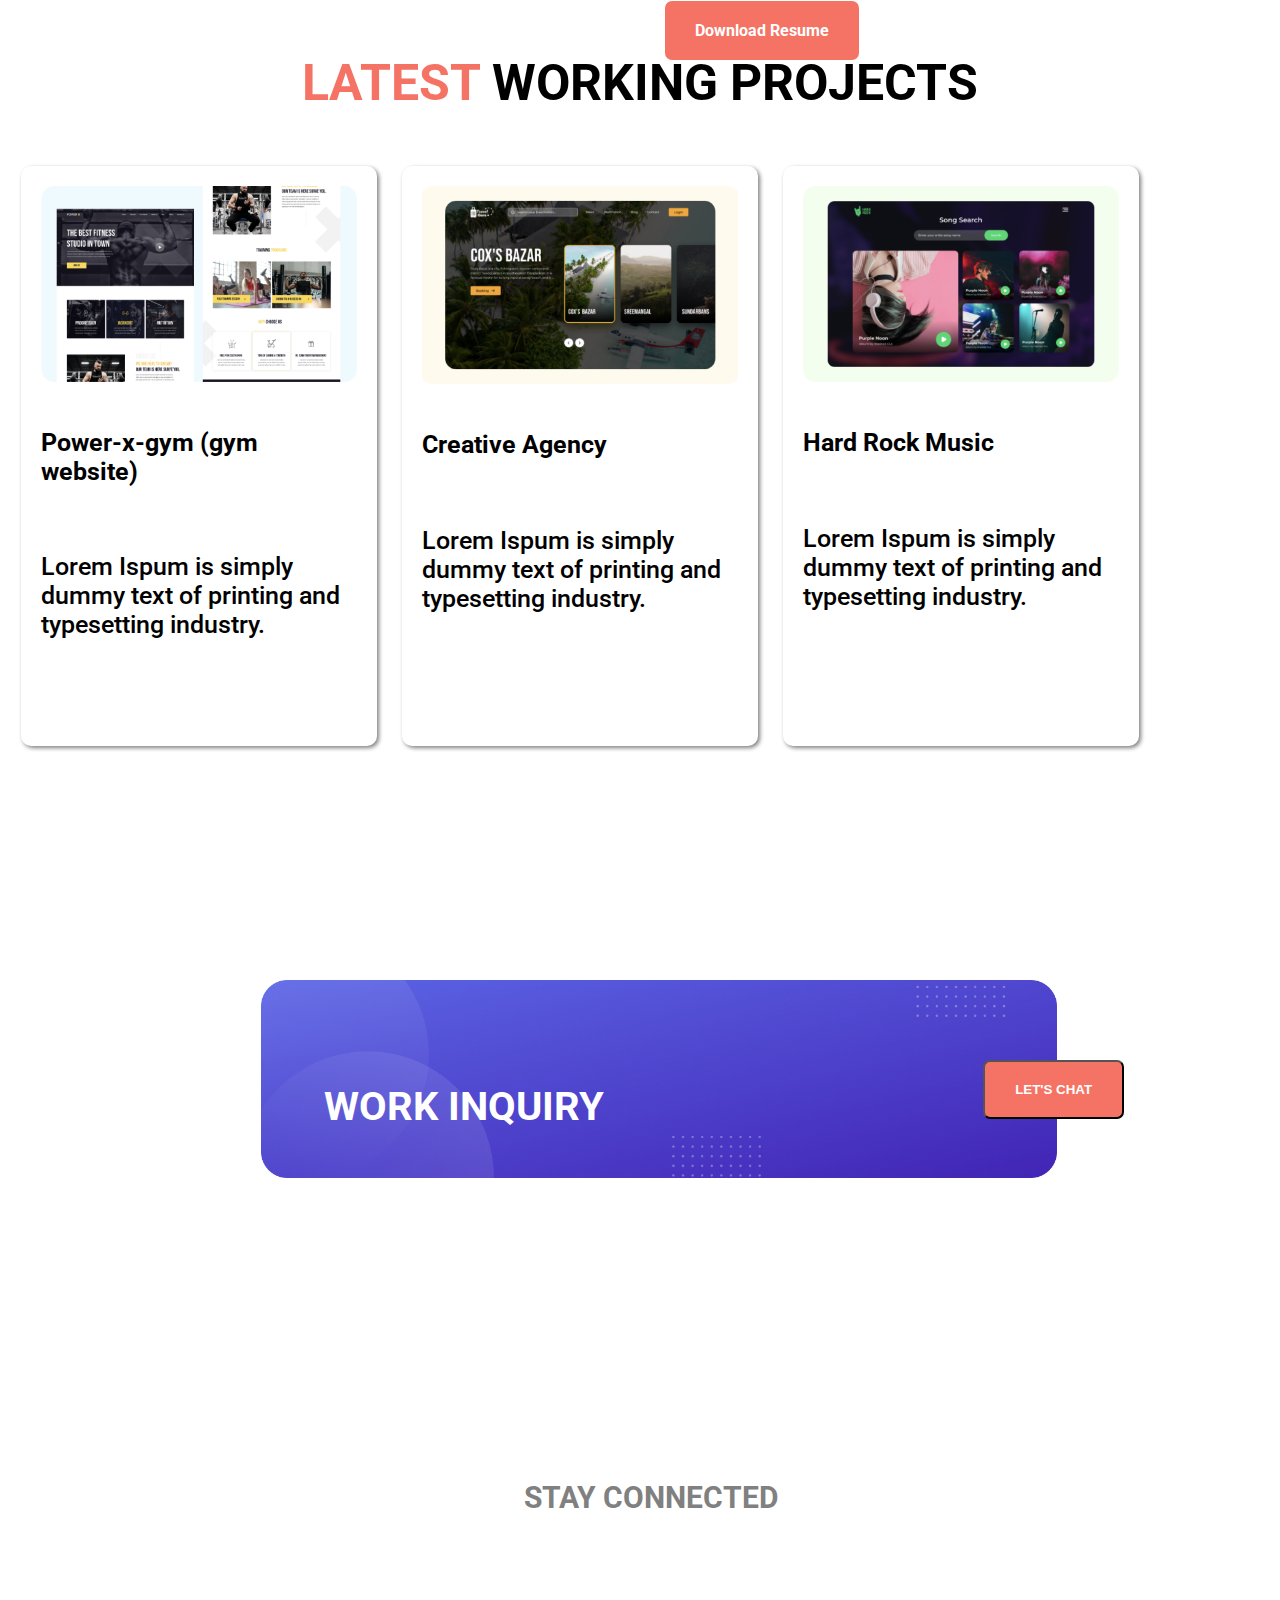
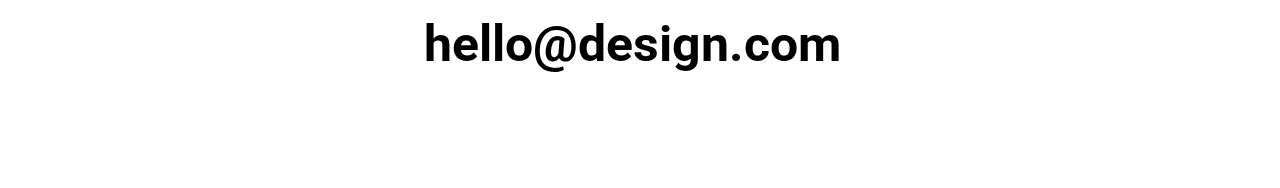
==== commit 8a7836e1: "link changed" ====
--- a/index.html
+++ b/index.html
@@ -25,7 +25,6 @@
             </p>
         
        </div>
-       
         <div class="half-area">
             <img src="images/top.png">
         </div>
@@ -45,7 +44,7 @@
             <h3>ABOUT ME</h3>
             <p class="writting-part">My name is Ruhana Karim. Currently I'm a student in Khulna University of Engineering and Technology,KUET.I started my Web Development journey with Programming-hero and instantly loved the process. Now I build websites with my learning and doing multiple projects with well known companies.</p>
             <p>
-                <a class="link-button" target="_blanck" href="https://www.instagram.com/___rity006___/?hl=en">GET CONNECTED</a>
+                <a class="link-button" target="_blanck" href="https://www.linkedin.com/in/ruhana-binte-karim-023591172/">Download Resume</a>
             </p>
         </div>
     </section>
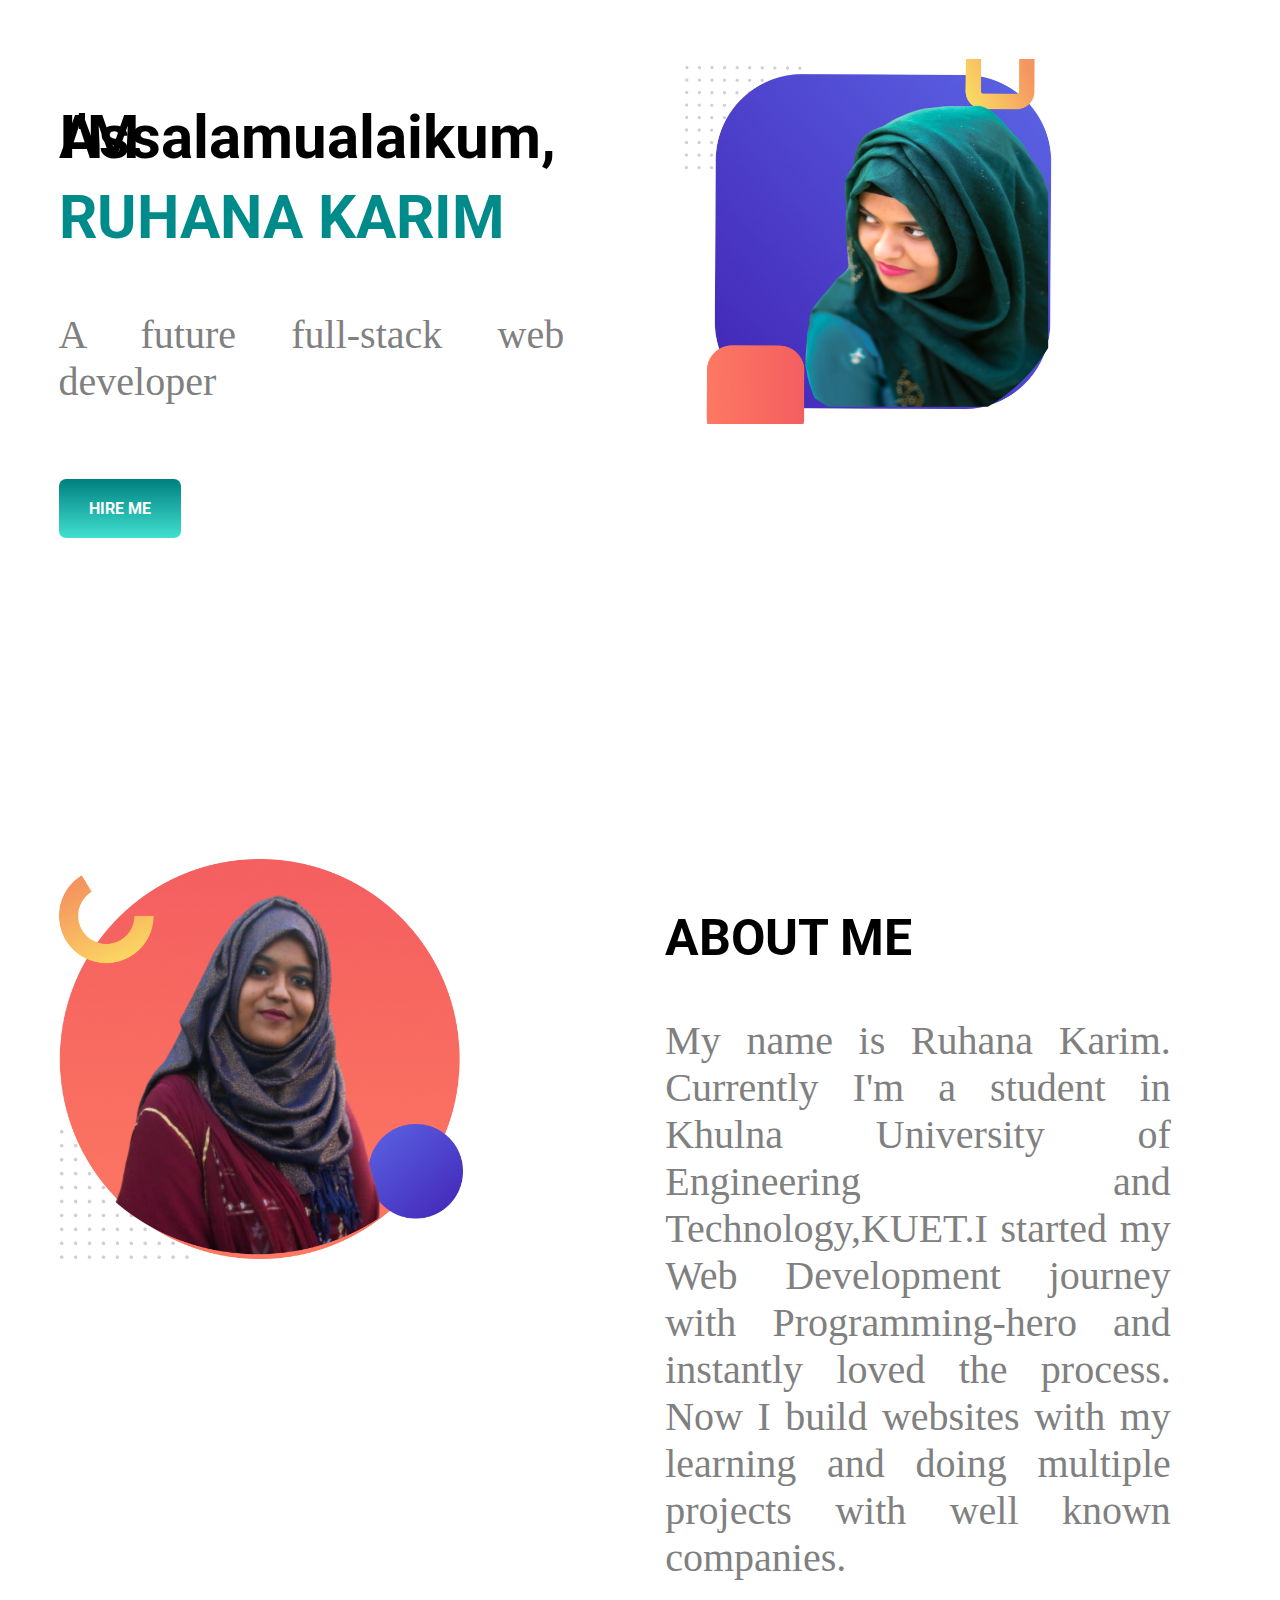
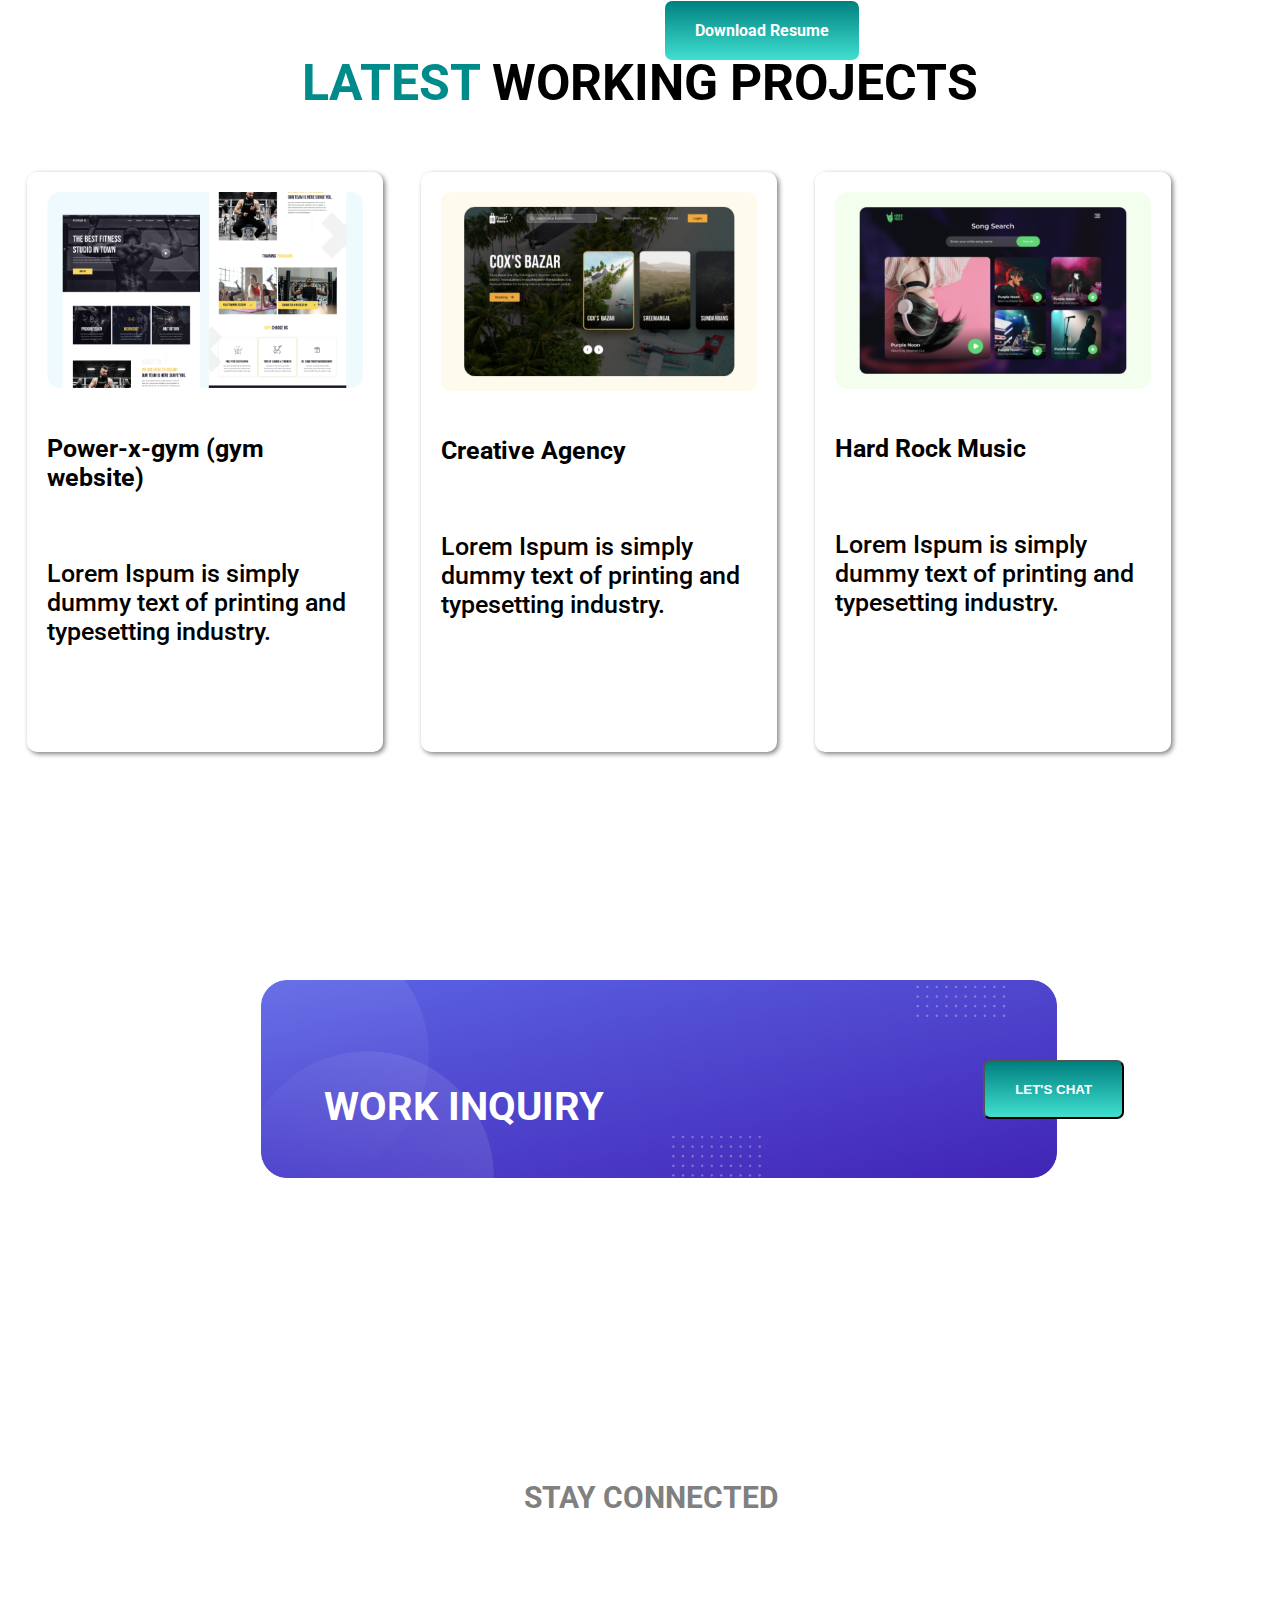
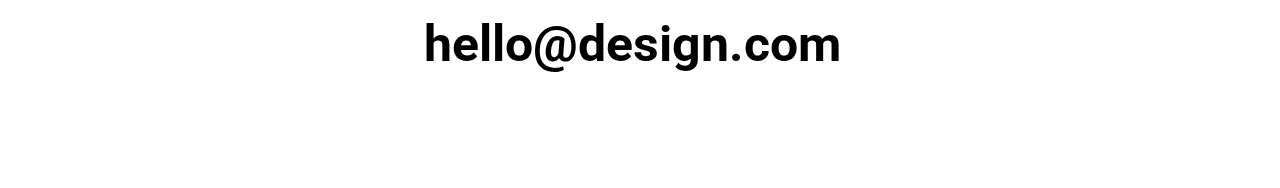
==== commit 84e06cb7: "color changed" ====
--- a/index.html
+++ b/index.html
@@ -18,7 +18,7 @@
         <div class="half-area">
            
             <h4 class="top-lines">Assalamualaikum, I'M</h4>
-            <h1 class="top-lines"><span class="orange-tag"> RUHANA KARIM</span></h1>
+            <h1 class="top-lines"><span class="dif-color"> RUHANA KARIM</span></h1>
             <h6 class="writting-part"> A future full-stack web developer </h6>
             <p>
                 <a class="link-button" target="_blanck" href="https://www.linkedin.com/in/ruhana-binte-karim-023591172/">HIRE ME</a>
@@ -54,7 +54,7 @@
 
 
     <section class="box-container">
-        <h2><span class="orange-tag">LATEST</span> WORKING PROJECTS </h2>
+        <h2><span class="dif-color">LATEST</span> WORKING PROJECTS </h2>
         
         <div  class="boxes works">
             <img src="images/image 4.png">
--- a/style.css
+++ b/style.css
@@ -9,9 +9,11 @@
     width: 100%;
     
 }
-.orange-tag{
-    color: rgb(245, 115, 100);
+
+.dif-color{
+    color: darkcyan;
 }
+
 .top-lines{
     font-size: 60px;
     font-weight: 700;
@@ -40,7 +42,7 @@
 }
 .link-button{
     text-decoration: none;
-    background-color: rgb(245, 115, 100);
+    background-image: linear-gradient(teal,turquoise);
     padding: 20px 30px;
     border-radius: 7px;
     color: white;
@@ -68,10 +70,10 @@
     width: 25%;
     padding:5px;
     float: left;
-    margin: 1%;
+    margin: 1.5%;
 }
 .works{
-    box-shadow: 2px 2px 4px gray;
+    box-shadow: 2px 2px 5px gray;
     border-radius: 10px;
     padding: 20px 20px;
     height: 90%;
